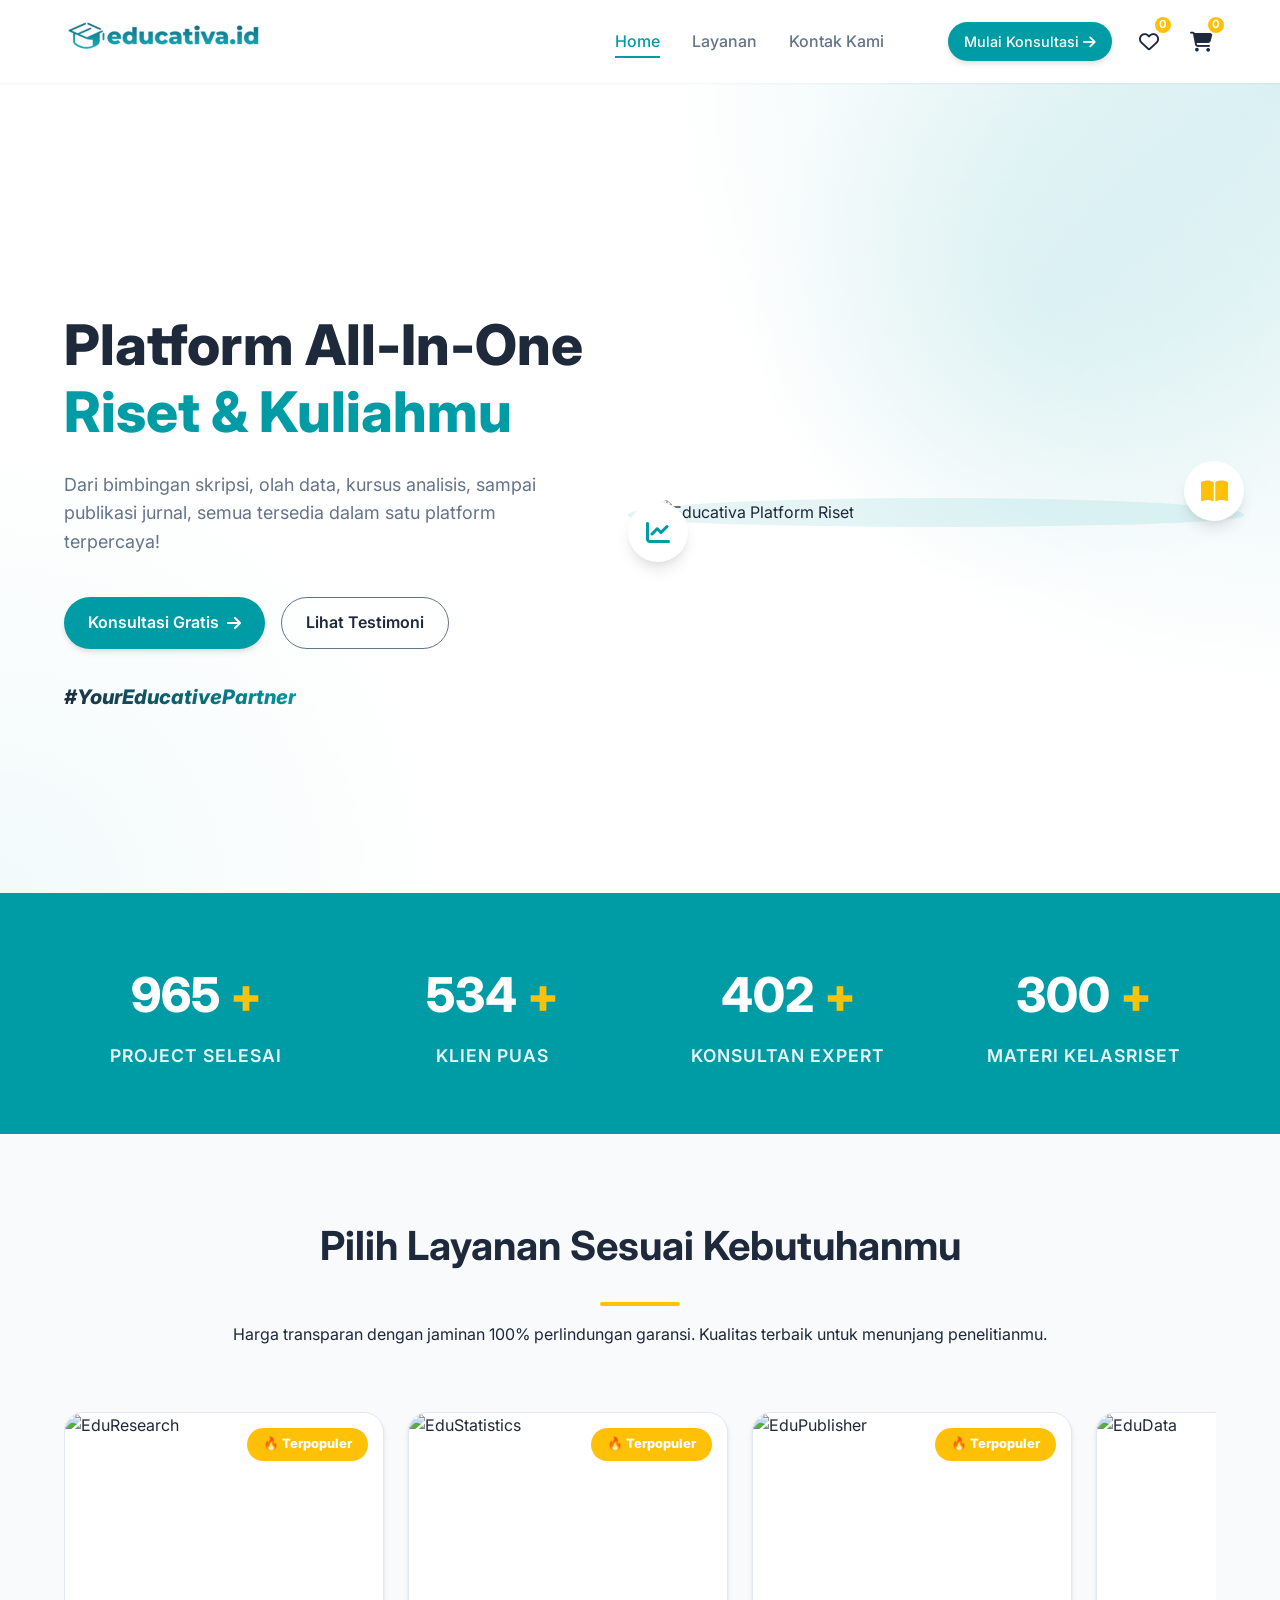
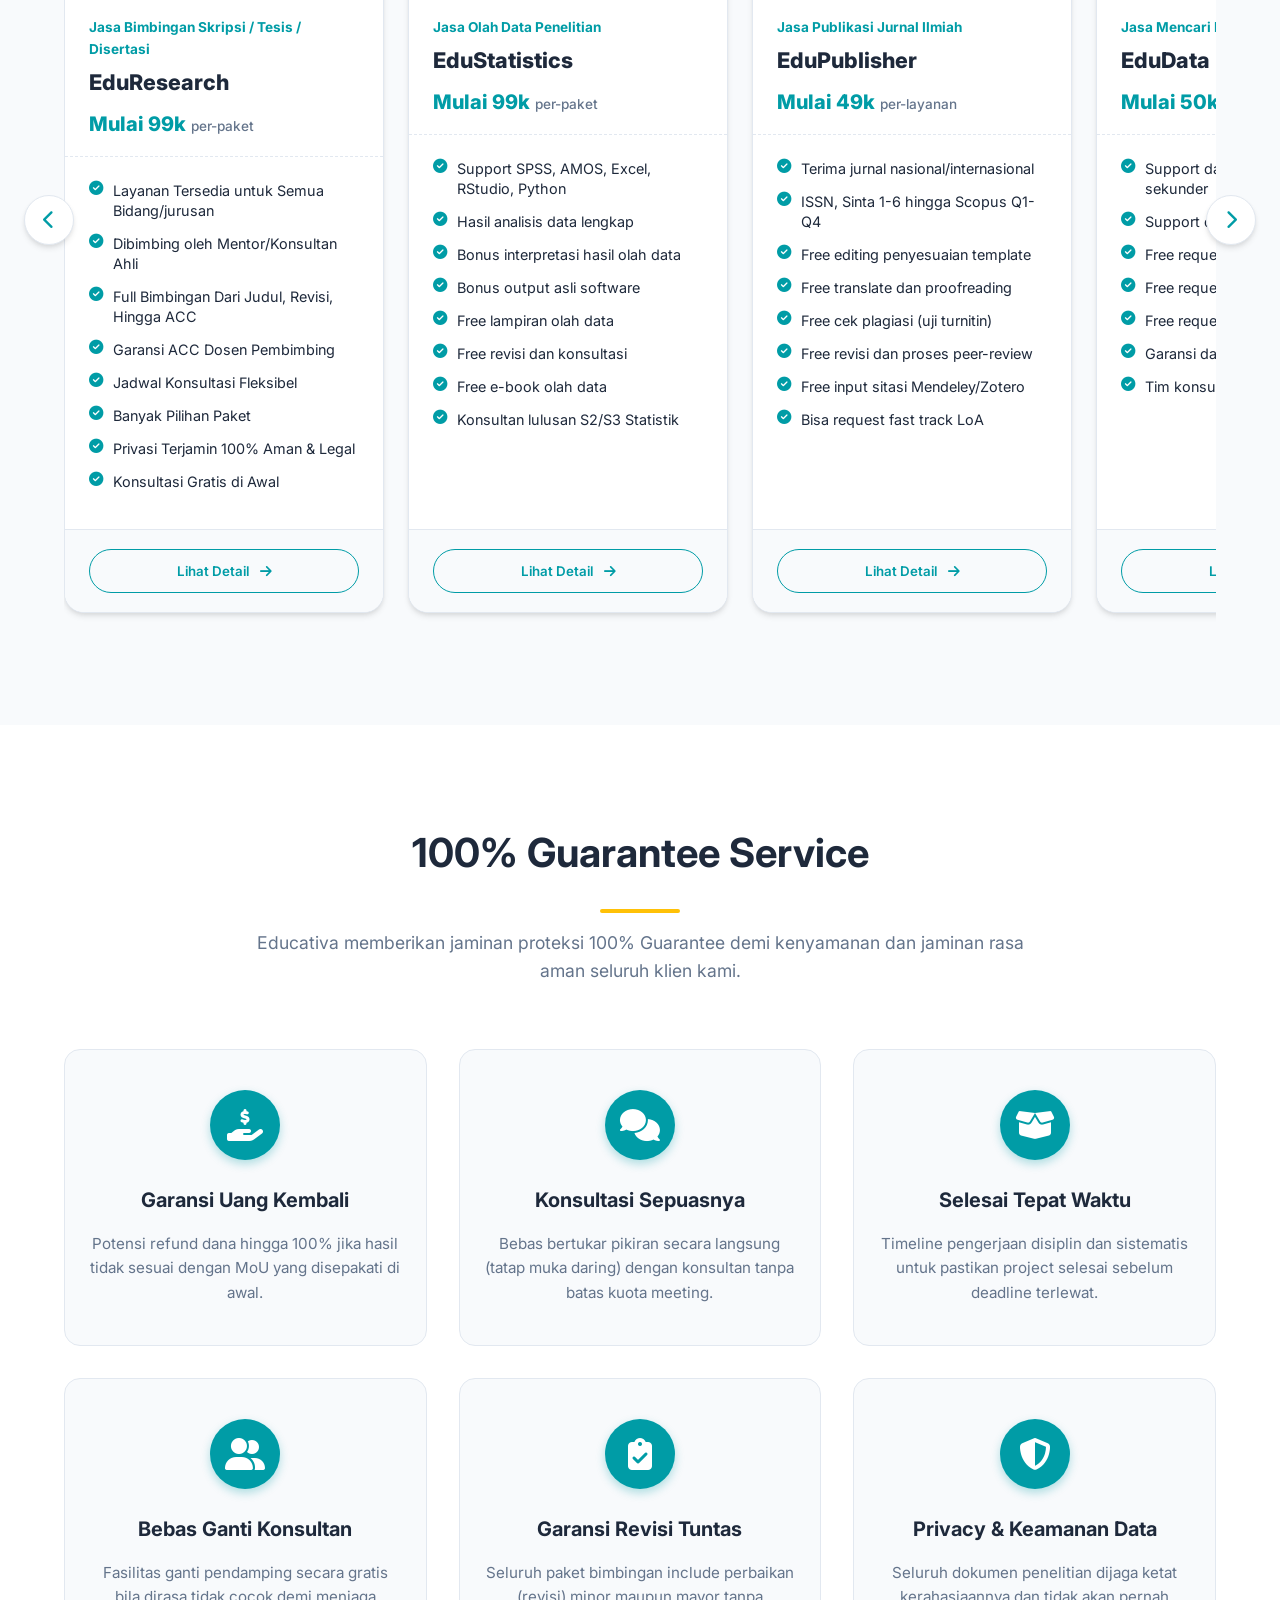
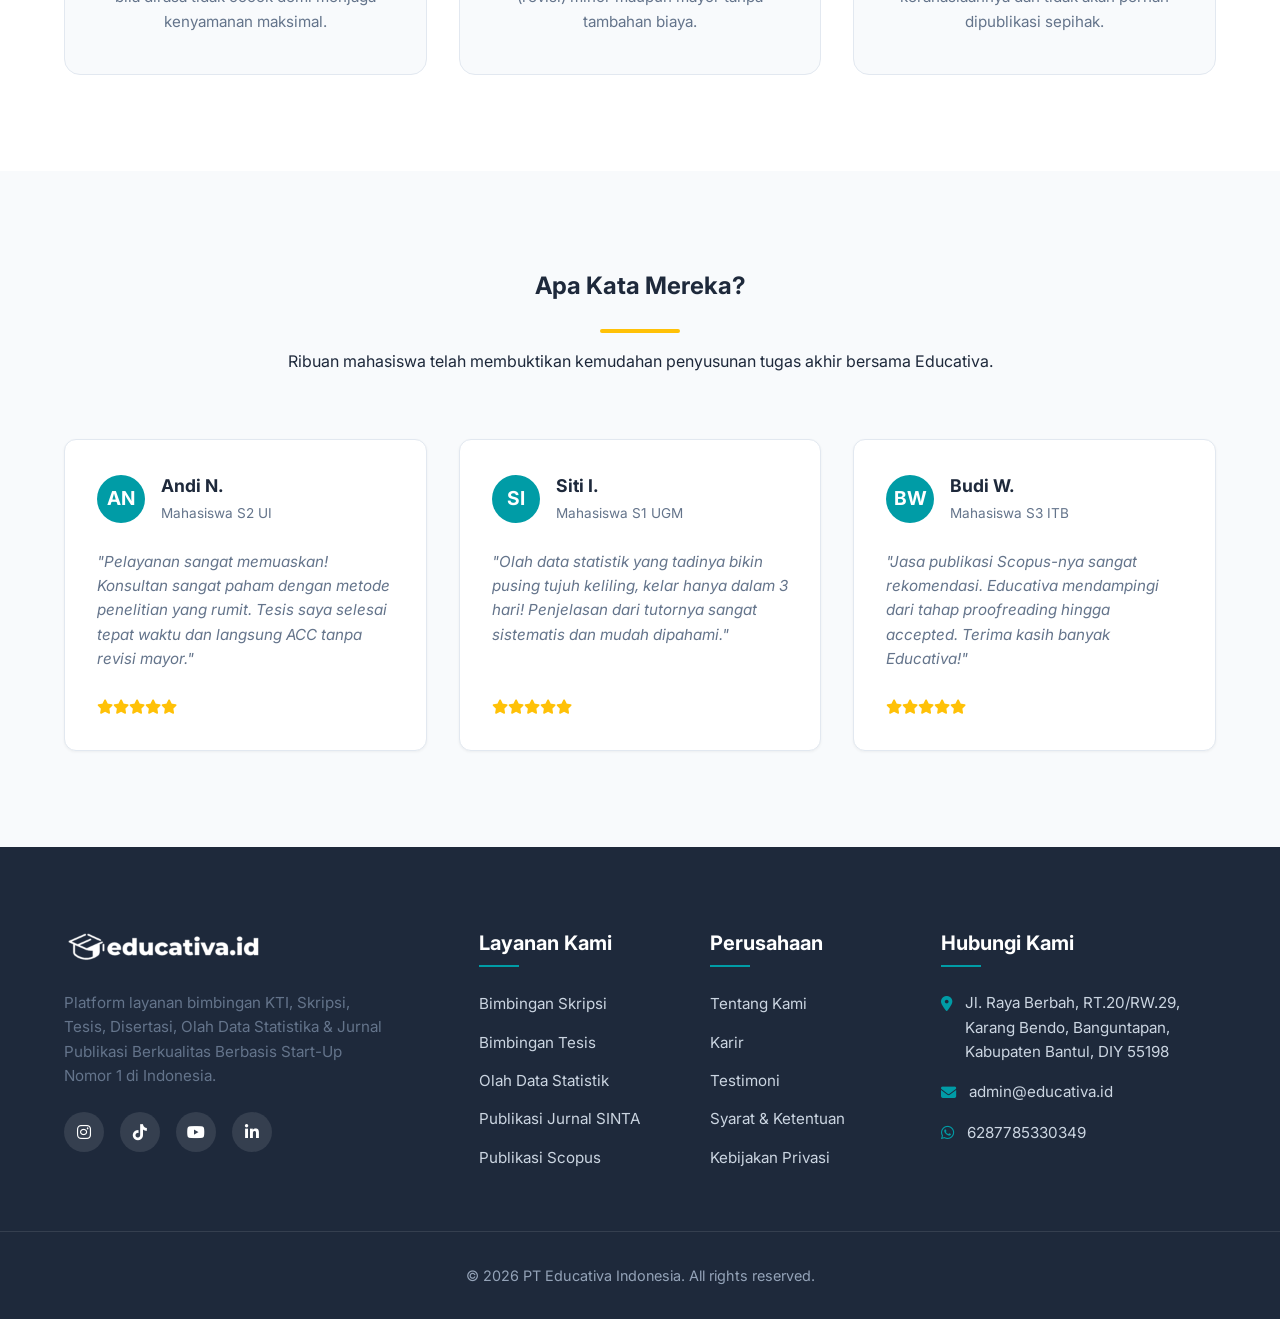
==== index.html @ 56ba7d65 "Initial commit" ====
<!doctype html>
<html lang="id">
  <head>
    <meta charset="UTF-8" />
    <meta name="viewport" content="width=device-width, initial-scale=1.0" />
    <title>Educativa.id | Platform LMS Modern</title>
    <!-- Google Fonts: Inter -->
    <link rel="preconnect" href="https://fonts.googleapis.com" />
    <link rel="preconnect" href="https://fonts.gstatic.com" crossorigin />
    <link
      href="https://fonts.googleapis.com/css2?family=Inter:wght@300;400;500;600;700;800&display=swap"
      rel="stylesheet"
    />
    <!-- FontAwesome for Icons -->
    <link
      rel="stylesheet"
      href="https://cdnjs.cloudflare.com/ajax/libs/font-awesome/6.4.0/css/all.min.css"
    />
    <!-- Custom CSS -->
    <link rel="stylesheet" href="style.css" />
  </head>
  <body>
    <!-- NAVBAR -->
    <nav class="navbar" id="navbar">
      <div class="container navbar-container">
        <div class="nav-logo">
          <a href="#">
            <img src="assets/Logo-Educativa.png" alt="Educativa Logo" style="height: 40px;">
          </a>
        </div>

        <!-- Mobile Menu Toggle -->
        <button class="nav-toggle" id="nav-toggle">
          <i class="fas fa-bars"></i>
        </button>

        <ul class="nav-menu" id="nav-menu">
          <li><a href="#home" class="active">Home</a></li>
          <li><a href="#courses">Layanan</a></li>
          <li><a href="#contact">Kontak Kami</a></li>
          <li class="nav-icons-wrapper">
            <div class="nav-icons">
              <a href="https://api.whatsapp.com/send?phone=6287785330349" target="_blank" class="btn btn-primary btn-pill btn-sm">Mulai Konsultasi <i class="fas fa-arrow-right"></i></a>
              <div class="icon-wrapper" onclick="toggleNavDropdown('wishlist-dropdown')">
                <i class="fa-regular fa-heart"></i>
                <span class="badge" id="wishlist-badge">0</span>
                <!-- Wishlist Dropdown -->
                <div class="nav-dropdown" id="wishlist-dropdown">
                  <div class="dropdown-header">
                    <h4>Wishlist Saya</h4>
                  </div>
                  <div class="dropdown-body" id="wishlist-items-container">
                    <p class="empty-notif">Belum ada kelas di wishlist.</p>
                  </div>
                </div>
              </div>
              <div class="icon-wrapper" onclick="toggleNavDropdown('cart-dropdown')">
                <i class="fa-solid fa-cart-shopping"></i>
                <span class="badge" id="cart-badge">0</span>
                <!-- Cart Dropdown -->
                <div class="nav-dropdown" id="cart-dropdown">
                  <div class="dropdown-header">
                    <h4>Keranjang Belanja</h4>
                  </div>
                  <div class="dropdown-body" id="cart-items-container">
                    <p class="empty-notif">Keranjang Anda kosong.</p>
                  </div>
                  <div class="dropdown-footer">
                    <button class="btn btn-primary" style="width: 100%; border-radius: 8px;" onclick="alert('Checkout fitur belum tersedia di demo ini.')">Lanjut Pembayaran</button>
                  </div>
                </div>
              </div>
            </div>
          </li>
        </ul>
      </div>
    </nav>

    <!-- HERO SECTION -->
    <section class="hero" id="home">
      <div class="container hero-container">
        <div class="hero-content">
          <h1 class="hero-title">
            Platform All-In-One<br><span>Riset & Kuliahmu</span>
          </h1>
          <p class="hero-subtitle">
            Dari bimbingan skripsi, olah data, kursus analisis, sampai publikasi jurnal, semua tersedia dalam satu platform terpercaya!
          </p>
          <div class="hero-cta">
            <a href="https://api.whatsapp.com/send?phone=6287785330349" class="btn btn-primary btn-pill">Konsultasi Gratis <i class="fas fa-arrow-right"></i></a>
            <a href="#courses" class="btn btn-outline btn-pill">Lihat Testimoni</a>
          </div>
          <div class="hero-hashtag-wrap mt-2">
            <span class="hashtag">#YourEducativePartner</span>
          </div>
        </div>
        <div class="hero-image">
          <div class="image-wrapper">
            <!-- Using a representative image for the hero -->
            <img
              src="https://images.unsplash.com/photo-1522202176988-66273c2fd55f?ixlib=rb-4.0.3&auto=format&fit=crop&w=800&q=80"
              alt="Educativa Platform Riset"
              class="main-hero-img"
            />
            <div class="floating-bubble bubble-1">
              <i class="fas fa-chart-line"></i>
            </div>
            <div class="floating-bubble bubble-2">
              <i class="fas fa-book-open"></i>
            </div>
          </div>
        </div>
      </div>
    </section>


    <!-- STATS BANNER -->
    <section class="stats-banner">
        <div class="container stats-container">
            <div class="stat-item">
                <h3 class="stat-num">965 <span class="text-yellow">+</span></h3>
                <p class="stat-label">Project Selesai</p>
            </div>
            <div class="stat-item">
                <h3 class="stat-num">534 <span class="text-yellow">+</span></h3>
                <p class="stat-label">Klien Puas</p>
            </div>
            <div class="stat-item">
                <h3 class="stat-num">402 <span class="text-yellow">+</span></h3>
                <p class="stat-label">Konsultan Expert</p>
            </div>
            <div class="stat-item">
                <h3 class="stat-num">300 <span class="text-yellow">+</span></h3>
                <p class="stat-label">Materi KelasRiset</p>
            </div>
        </div>
    </section>

    <!-- INTEGRATED SERVICES SLIDER SECTION -->
    <section class="services-slider-section" id="courses">
        <div class="container">
            <div class="section-header">
                <h2>Pilih Layanan Sesuai Kebutuhanmu</h2>
                <div class="divider-wave"></div>
                <p style="margin-top: 1rem;">Harga transparan dengan jaminan 100% perlindungan garansi. Kualitas terbaik untuk menunjang penelitianmu.</p>
            </div>
            
            <div class="slider-wrapper">
                <button class="slider-btn prev-btn" id="slider-prev" aria-label="Previous Services">
                    <i class="fas fa-chevron-left"></i>
                </button>
                
                <div class="slider-container" id="services-slider-container">
                    <!-- Cards will be dynamically inserted here via JavaScript -->
                </div>

                <button class="slider-btn next-btn" id="slider-next" aria-label="Next Services">
                    <i class="fas fa-chevron-right"></i>
                </button>
            </div>
        </div>
    </section>

    <!-- 100% GUARANTEE SERVICE SECTION -->
    <section class="guarantee-section">
        <div class="container">
            <div class="section-header">
                <h2>100% Guarantee Service</h2>
                <div class="divider-wave"></div>
                <p style="margin-top: 1rem;">Educativa memberikan jaminan proteksi 100% Guarantee demi kenyamanan dan jaminan rasa aman seluruh klien kami.</p>
            </div>
            <div class="features-grid">
                <div class="feature-card">
                    <div class="feature-icon"><i class="fas fa-hand-holding-usd"></i></div>
                    <h3>Garansi Uang Kembali</h3>
                    <p>Potensi refund dana hingga 100% jika hasil tidak sesuai dengan MoU yang disepakati di awal.</p>
                </div>
                <div class="feature-card">
                    <div class="feature-icon"><i class="fas fa-comments"></i></div>
                    <h3>Konsultasi Sepuasnya</h3>
                    <p>Bebas bertukar pikiran secara langsung (tatap muka daring) dengan konsultan tanpa batas kuota meeting.</p>
                </div>
                <div class="feature-card">
                    <div class="feature-icon"><i class="fas fa-box-open"></i></div>
                    <h3>Selesai Tepat Waktu</h3>
                    <p>Timeline pengerjaan disiplin dan sistematis untuk pastikan project selesai sebelum deadline terlewat.</p>
                </div>
                <div class="feature-card">
                    <div class="feature-icon"><i class="fas fa-user-friends"></i></div>
                    <h3>Bebas Ganti Konsultan</h3>
                    <p>Fasilitas ganti pendamping secara gratis bila dirasa tidak cocok demi menjaga kenyamanan maksimal.</p>
                </div>
                <div class="feature-card">
                    <div class="feature-icon"><i class="fas fa-clipboard-check"></i></div>
                    <h3>Garansi Revisi Tuntas</h3>
                    <p>Seluruh paket bimbingan include perbaikan (revisi) minor maupun mayor tanpa tambahan biaya.</p>
                </div>
                <div class="feature-card">
                    <div class="feature-icon"><i class="fas fa-shield-alt"></i></div>
                    <h3>Privacy & Keamanan Data</h3>
                    <p>Seluruh dokumen penelitian dijaga ketat kerahasiaannya dan tidak akan pernah dipublikasi sepihak.</p>
                </div>
            </div>
        </div>
    </section>

    <!-- TESTIMONIALS SECTION -->
    <section class="testimonials-section" id="testimonials">
        <div class="container">
            <div class="section-header">
                <h2>Apa Kata Mereka?</h2>
                <div class="divider-wave"></div>
                <p style="margin-top: 1rem;">Ribuan mahasiswa telah membuktikan kemudahan penyusunan tugas akhir bersama Educativa.</p>
            </div>
            
            <div class="testimonials-grid">
                <div class="testimonial-card">
                    <div class="testimonial-header">
                        <div class="avatar">AN</div>
                        <div class="info">
                            <h4>Andi N.</h4>
                            <span>Mahasiswa S2 UI</span>
                        </div>
                    </div>
                    <p class="testimonial-body">"Pelayanan sangat memuaskan! Konsultan sangat paham dengan metode penelitian yang rumit. Tesis saya selesai tepat waktu dan langsung ACC tanpa revisi mayor."</p>
                    <div class="testimonial-rating">
                        <i class="fas fa-star text-yellow"></i><i class="fas fa-star text-yellow"></i><i class="fas fa-star text-yellow"></i><i class="fas fa-star text-yellow"></i><i class="fas fa-star text-yellow"></i>
                    </div>
                </div>
                
                <div class="testimonial-card">
                    <div class="testimonial-header">
                        <div class="avatar">SI</div>
                        <div class="info">
                            <h4>Siti I.</h4>
                            <span>Mahasiswa S1 UGM</span>
                        </div>
                    </div>
                    <p class="testimonial-body">"Olah data statistik yang tadinya bikin pusing tujuh keliling, kelar hanya dalam 3 hari! Penjelasan dari tutornya sangat sistematis dan mudah dipahami."</p>
                    <div class="testimonial-rating">
                        <i class="fas fa-star text-yellow"></i><i class="fas fa-star text-yellow"></i><i class="fas fa-star text-yellow"></i><i class="fas fa-star text-yellow"></i><i class="fas fa-star text-yellow"></i>
                    </div>
                </div>

                <div class="testimonial-card">
                    <div class="testimonial-header">
                        <div class="avatar">BW</div>
                        <div class="info">
                            <h4>Budi W.</h4>
                            <span>Mahasiswa S3 ITB</span>
                        </div>
                    </div>
                    <p class="testimonial-body">"Jasa publikasi Scopus-nya sangat rekomendasi. Educativa mendampingi dari tahap proofreading hingga accepted. Terima kasih banyak Educativa!"</p>
                    <div class="testimonial-rating">
                        <i class="fas fa-star text-yellow"></i><i class="fas fa-star text-yellow"></i><i class="fas fa-star text-yellow"></i><i class="fas fa-star text-yellow"></i><i class="fas fa-star text-yellow"></i>
                    </div>
                </div>
            </div>
        </div>
    </section>

    

    <!-- PROMO MODAL -->
    <div class="modal-overlay" id="promo-modal">
      <div class="modal-content">
        <button class="modal-close" id="modal-close">&times;</button>
        <div class="modal-body">
          <div class="modal-image">
            <img
              src="https://images.unsplash.com/photo-1516321318423-f06f85e504b3?ixlib=rb-4.0.3&auto=format&fit=crop&w=600&q=80"
              alt="Promo"
            />
          </div>
          <div class="modal-text">
            <h3>Konsultasi Gratis!</h3>
            <p>
              Mulai perjalanan riset Anda bersama EduMentor dan EduResearch. Klaim sesi konsultasi awal Anda secara gratis hari ini. Riset Nggak Perlu Stuck Lagi!
            </p>
            <button
              class="btn btn-primary mt-2"
              onclick="
                document.getElementById('promo-modal').style.display = 'none'
              "
            >
              Klaim Sekarang
            </button>
          </div>
        </div>
      </div>
    </div>

    <!-- KELAS RISET MODAL -->
    <div class="modal-overlay" id="kelas-riset-modal">
      <div class="modal-content kr-modal-content">
        <button class="modal-close" id="kr-modal-close" onclick="closeKelasRisetModal()">&times;</button>
        <div class="kr-modal-header">
            <h2 class="kr-modal-title" id="kr-modal-service-title">Layanan EduResearch</h2>
            <p class="kr-modal-desc">Temukan kelas riset terbaik untuk memperdalam pemahamanmu seputar bimbingan skripsi, tesis, dan disertasi.</p>
            
            <div class="kr-modal-controls">
                <div class="kr-search-container">
                    <i class="fas fa-search"></i>
                    <input type="text" id="kr-search" placeholder="Cari layanan kelas..." onkeyup="renderKelasRisetCards(document.querySelector('.kr-filter-btn.active').getAttribute('data-filter'), this.value)">
                </div>
                <div class="kr-filters">
                    <button class="kr-filter-btn active" data-filter="all" onclick="updateKRFilter(this)">Semua</button>
                    <button class="kr-filter-btn" data-filter="Gratis" onclick="updateKRFilter(this)">Gratis</button>
                    <button class="kr-filter-btn" data-filter="Berbayar" onclick="updateKRFilter(this)">Berbayar</button>
                </div>
            </div>
        </div>
        
        <div class="kr-modal-body">
            <div class="kelas-riset-grid" id="kelas-riset-grid">
                <!-- Kelas Riset Cards will be dynamically inserted here via JS -->
            </div>
        </div>
      </div>
    </div>

    <!-- FOOTER -->
    <footer class="footer" id="contact">
        <div class="container footer-container">
            <div class="footer-col brand-col">
                <a href="#" class="footer-logo">
                    <img src="assets/Logo-Educativa.png" alt="Educativa Logo" style="height: 40px; margin-bottom: 1rem; filter: brightness(0) invert(1);">
                </a>
                <p>Platform layanan bimbingan KTI, Skripsi, Tesis, Disertasi, Olah Data Statistika & Jurnal Publikasi Berkualitas Berbasis Start-Up Nomor 1 di Indonesia.</p>
                <div class="social-links">
                    <a href="#"><i class="fab fa-instagram"></i></a>
                    <a href="#"><i class="fab fa-tiktok"></i></a>
                    <a href="#"><i class="fab fa-youtube"></i></a>
                    <a href="#"><i class="fab fa-linkedin-in"></i></a>
                </div>
            </div>
            
            <div class="footer-col">
                <h4>Layanan Kami</h4>
                <ul>
                    <li><a href="#">Bimbingan Skripsi</a></li>
                    <li><a href="#">Bimbingan Tesis</a></li>
                    <li><a href="#">Olah Data Statistik</a></li>
                    <li><a href="#">Publikasi Jurnal SINTA</a></li>
                    <li><a href="#">Publikasi Scopus</a></li>
                </ul>
            </div>

            <div class="footer-col">
                <h4>Perusahaan</h4>
                <ul>
                    <li><a href="#">Tentang Kami</a></li>
                    <li><a href="#">Karir</a></li>
                    <li><a href="#">Testimoni</a></li>
                    <li><a href="#">Syarat & Ketentuan</a></li>
                    <li><a href="#">Kebijakan Privasi</a></li>
                </ul>
            </div>

            <div class="footer-col contact-col">
                <h4>Hubungi Kami</h4>
                <p><i class="fas fa-map-marker-alt"></i> Jl. Raya Berbah, RT.20/RW.29, Karang Bendo, Banguntapan, Kabupaten Bantul, DIY 55198</p>
                <p><i class="fas fa-envelope"></i> admin@educativa.id</p>
                <p><i class="fab fa-whatsapp"></i> 6287785330349</p>
            </div>
        </div>
        <div class="footer-bottom">
            <p>&copy; 2026 PT Educativa Indonesia. All rights reserved.</p>
        </div>
    </footer>

    <!-- TOAST CONTAINER -->
    <div id="toast-container" class="toast-container"></div>

    <!-- MAIN SCRIPT -->
    <script src="script.js"></script>
  </body>
</html>
---- style.css ----
/* -------------------------------------
   CSS VARIABLES & DESIGN SYSTEM
--------------------------------------- */
:root {
  /* Brand Colors - Educativa Theme (From Screenshot) */
  --primary-color: #009ca6; /* Bright Cyan/Teal */
  --primary-light: #20b2aa;
  --primary-dark: #007a82;
  --secondary-color: #ffc107; /* Yellow Gold */
  --secondary-hover: #e0a800;

  /* Neutral Colors */
  --text-main: #1e293b; /* Dark Blue Gray for better readability than pure black */
  --text-muted: #64748b;
  --bg-main: #ffffff;
  --bg-light: #f8fafc;
  --bg-dark: #0f172a;
  --border-color: #e2e8f0;

  /* Typography */
  --font-family: "Inter", sans-serif;

  /* Shadows & Effects */
  --shadow-sm: 0 1px 2px 0 rgba(0, 0, 0, 0.05);
  --shadow-md:
    0 4px 6px -1px rgba(0, 0, 0, 0.1), 0 2px 4px -1px rgba(0, 0, 0, 0.06);
  --shadow-lg:
    0 10px 15px -3px rgba(0, 0, 0, 0.1), 0 4px 6px -2px rgba(0, 0, 0, 0.05);
  --shadow-xl:
    0 20px 25px -5px rgba(0, 0, 0, 0.1), 0 10px 10px -5px rgba(0, 0, 0, 0.04);

  /* Transitions */
  --transition-fast: 0.2s ease;
  --transition-normal: 0.3s ease;
}

/* -------------------------------------
   RESET & BASE STYLES
--------------------------------------- */
* {
  margin: 0;
  padding: 0;
  box-sizing: border-box;
}

html {
  scroll-behavior: smooth;
}

body {
  font-family: var(--font-family);
  color: var(--text-main);
  background-color: var(--bg-light);
  line-height: 1.6;
  overflow-x: hidden;
}

a {
  text-decoration: none;
  color: inherit;
}

li {
  list-style: none;
}

button {
  cursor: pointer;
  font-family: var(--font-family);
  border: none;
  outline: none;
  background: none;
}

.container {
  width: 100%;
  max-width: 1200px;
  margin: 0 auto;
  padding: 0 1.5rem;
}

/* -------------------------------------
   UTILITY CLASSES & BUTTONS
--------------------------------------- */
.btn {
  display: inline-flex;
  align-items: center;
  justify-content: center;
  padding: 0.75rem 1.5rem;
  border-radius: 8px;
  font-weight: 600;
  transition: all var(--transition-normal);
  gap: 0.5rem;
}

.btn-pill {
  border-radius: 50px;
}

.btn-sm {
  padding: 0.5rem 1rem;
  font-size: 0.9rem;
}

.btn-primary {
  background-color: var(--primary-color);
  color: #fff;
  box-shadow: var(--shadow-md);
}

.btn-primary:hover {
  background-color: var(--primary-dark);
  transform: translateY(-2px);
  box-shadow: var(--shadow-lg);
}

.btn-outline {
  background-color: transparent;
  color: var(--text-main);
  border: 1px solid var(--text-muted);
}

.btn-outline:hover {
  border-color: var(--primary-color);
  color: var(--primary-color);
}

.text-teal {
  color: var(--primary-color);
}
.text-yellow {
  color: var(--secondary-color);
}
.mt-2 {
  margin-top: 1rem;
}

/* -------------------------------------
   NAVBAR
--------------------------------------- */
.navbar {
  position: sticky;
  top: 0;
  width: 100%;
  background-color: rgba(255, 255, 255, 0.95);
  backdrop-filter: blur(10px);
  box-shadow: var(--shadow-sm);
  z-index: 1000;
  padding: 1rem 0;
  transition: box-shadow var(--transition-fast);
}

.navbar-container {
  display: flex;
  justify-content: space-between;
  align-items: center;
}

.nav-logo a {
  font-size: 1.5rem;
  font-weight: 800;
  color: var(--primary-color);
}

.nav-logo span {
  color: var(--secondary-color);
}

.nav-menu {
  display: flex;
  gap: 2rem;
  align-items: center;
}

.nav-menu a {
  font-weight: 500;
  color: var(--text-muted);
  transition: color var(--transition-fast);
  position: relative;
  display: inline-block;
}

.nav-menu a:hover,
.nav-menu a.active {
  color: var(--primary-color);
}

.nav-menu a::after {
  content: "";
  position: absolute;
  width: 0;
  height: 2px;
  bottom: -4px;
  left: 0;
  background-color: var(--primary-color);
  transition: width var(--transition-normal);
}

.nav-menu a:hover::after,
.nav-menu a.active::after {
  width: 100%;
}

/* Ensure primary button text is always white, overriding the inherited nav-menu gray color */
.nav-menu a.btn-primary,
.nav-icons a.btn-primary {
  color: white !important;
}

.nav-icons-wrapper {
  display: flex;
  align-items: center;
  margin-left: 2rem;
}

.nav-icons {
  display: flex;
  gap: 1.5rem;
  align-items: center;
}

.icon-wrapper {
  position: relative;
  font-size: 1.25rem;
  color: var(--text-main);
  cursor: pointer;
  transition: color var(--transition-fast);
  padding: 0.2rem;
}

.icon-wrapper:hover {
  color: var(--primary-color);
}

.badge {
  position: absolute;
  top: -8px;
  right: -10px;
  background-color: var(--secondary-color);
  color: white;
  font-size: 0.7rem;
  font-weight: 700;
  width: 20px;
  height: 20px;
  border-radius: 50%;
  display: flex;
  justify-content: center;
  align-items: center;
  border: 2px solid white;
  transition: transform 0.2s cubic-bezier(0.175, 0.885, 0.32, 1.275);
}

/* Badge animation lock */
.badge.bump {
  transform: scale(1.4);
}

/* -------------------------------------
   NAVBAR DROPDOWNS (CART & WISHLIST)
--------------------------------------- */
.nav-dropdown {
  position: absolute;
  top: 180%;
  right: -10px;
  width: 350px;
  background: white;
  border-radius: 16px;
  box-shadow: var(--shadow-xl);
  opacity: 0;
  visibility: hidden;
  transform: translateY(10px);
  transition: all var(--transition-normal);
  z-index: 1000;
  border: 1px solid var(--border-color);
  overflow: hidden;
  cursor: default; /* stop icon inherit */
}

.nav-dropdown.show {
  opacity: 1;
  visibility: visible;
  transform: translateY(0);
}

.dropdown-header {
  padding: 1.2rem;
  background-color: var(--bg-light);
  border-bottom: 1px solid var(--border-color);
  border-radius: 16px 16px 0 0;
}

.dropdown-header h4 {
  margin: 0;
  font-size: 1.1rem;
  color: var(--text-main);
  font-weight: 700;
}

.dropdown-body {
  max-height: 350px;
  overflow-y: auto;
  padding: 0;
}

.dropdown-item {
  display: flex;
  align-items: center;
  gap: 1rem;
  padding: 1rem 1.2rem;
  border-bottom: 1px solid var(--border-color);
  transition: background-color var(--transition-fast);
}

.dropdown-item:hover {
  background-color: var(--bg-light);
}

.dropdown-item-img {
  width: 60px;
  height: 60px;
  border-radius: 8px;
  object-fit: cover;
}

.dropdown-item-info {
  flex-grow: 1;
  display: flex;
  flex-direction: column;
}

.dropdown-item-title {
  font-size: 0.9rem;
  font-weight: 700;
  color: var(--text-main);
  line-height: 1.3;
  margin-bottom: 0.2rem;
  display: -webkit-box;
  -webkit-line-clamp: 2;
  line-clamp: 2;
  -webkit-box-orient: vertical;
  overflow: hidden;
}

.dropdown-item-price {
  font-size: 0.85rem;
  color: var(--primary-color);
  font-weight: 700;
}

.dropdown-item-remove {
  color: #ef4444;
  background: #fee2e2;
  border: none;
  width: 32px;
  height: 32px;
  border-radius: 50%;
  display: flex;
  justify-content: center;
  align-items: center;
  cursor: pointer;
  transition: all var(--transition-fast);
}

.dropdown-item-remove:hover {
  background: #fca5a5;
  color: #b91c1c;
}

.empty-notif {
  padding: 2rem;
  text-align: center;
  color: var(--text-muted);
  font-size: 0.95rem;
}

.dropdown-footer {
  padding: 1.2rem;
  background: white;
  border-top: 1px solid var(--border-color);
}

/* -------------------------------------
   TOAST NOTIFICATIONS
--------------------------------------- */
.toast-container {
  position: fixed;
  bottom: 30px;
  right: 30px;
  z-index: 9999;
  display: flex;
  flex-direction: column;
  gap: 10px;
}

.toast {
  background: white;
  border-left: 5px solid var(--primary-color);
  box-shadow: 0 10px 30px rgba(0,0,0,0.1);
  padding: 1rem 1.5rem;
  border-radius: 8px;
  display: flex;
  align-items: center;
  gap: 12px;
  min-width: 300px;
  transform: translateX(120%);
  transition: transform 0.4s cubic-bezier(0.175, 0.885, 0.32, 1.275);
}

.toast.show {
  transform: translateX(0);
}

.toast-icon {
  font-size: 1.5rem;
  color: var(--primary-color);
}

.toast.toast-danger {
  border-left-color: #ef4444;
}

.toast.toast-danger .toast-icon {
  color: #ef4444;
}

.toast-content {
  display: flex;
  flex-direction: column;
}

.toast-title {
  font-weight: 800;
  color: var(--text-main);
  font-size: 0.95rem;
}

.toast-desc {
  color: var(--text-muted);
  font-size: 0.85rem;
}

.nav-toggle {
  display: none;
  font-size: 1.5rem;
  color: var(--text-main);
}

/* -------------------------------------
   HERO SECTION
--------------------------------------- */
.hero {
  padding: 8rem 0 5rem;
  background:
    radial-gradient(
      circle at top right,
      rgba(0, 156, 166, 0.15) 0%,
      transparent 40%
    ),
    radial-gradient(
      circle at bottom left,
      rgba(0, 156, 166, 0.05) 0%,
      transparent 30%
    );
  background-color: var(--bg-main);
  min-height: 90vh;
  display: flex;
  align-items: center;
  position: relative;
  overflow: hidden;
}

/* Add a subtle background abstract shape if possible */
.hero::before {
  content: "";
  position: absolute;
  top: -10%;
  right: -5%;
  width: 600px;
  height: 600px;
  background: radial-gradient(
    circle,
    rgba(0, 156, 166, 0.08) 0%,
    transparent 70%
  );
  border-radius: 50%;
  z-index: 0;
}

.hero-container {
  display: grid;
  grid-template-columns: 1fr 1fr;
  gap: 2rem;
  align-items: center;
  z-index: 1;
}

.hero-title {
  font-size: 3.5rem;
  font-weight: 800;
  line-height: 1.2;
  margin-bottom: 1.5rem;
  color: var(--text-main);
}

.hero-title span {
  color: var(--primary-color);
  position: relative;
}

.hero-subtitle {
  font-size: 1.125rem;
  color: var(--text-muted);
  margin-bottom: 2.5rem;
  max-width: 90%;
  font-weight: 400;
}

.hero-cta {
  display: flex;
  gap: 1rem;
  margin-bottom: 2rem;
}

.hero-hashtag-wrap {
  margin-top: 2rem;
}

.hashtag {
  font-weight: 800;
  color: var(--text-muted);
  font-size: 1.25rem;
  font-style: italic;
  background: -webkit-linear-gradient(
    45deg,
    var(--text-main),
    var(--primary-color)
  );
  -webkit-background-clip: text;
  background-clip: text;
  -webkit-text-fill-color: transparent;
}

.hero-image {
  position: relative;
  display: flex;
  justify-content: center;
  align-items: center;
}

.image-wrapper {
  position: relative;
  width: 100%;
  max-width: 600px;
  margin: 0 auto;
}

.main-hero-img {
  width: 100%;
  height: 100%;
  object-fit: cover;
  border-radius: 20px;
  position: relative;
  z-index: 2;
}

/* Background blob for the image to sit on */
.image-wrapper::before {
  content: "";
  position: absolute;
  top: 50%;
  left: 50%;
  transform: translate(-50%, -50%);
  width: 110%;
  height: 110%;
  background-color: rgba(0, 156, 166, 0.1);
  border-radius: 50% 50% 50% 50% / 60% 60% 40% 40%;
  z-index: 1;
}

.floating-bubble {
  position: absolute;
  background: white;
  width: 60px;
  height: 60px;
  border-radius: 50%;
  display: flex;
  justify-content: center;
  align-items: center;
  box-shadow: var(--shadow-lg);
  font-size: 1.5rem;
  color: var(--primary-color);
  z-index: 3;
  animation: float 5s ease-in-out infinite;
}

.bubble-1 {
  top: 10%;
  left: -5%;
  animation-delay: 0s;
}

.bubble-2 {
  bottom: 15%;
  right: -5%;
  animation-delay: 2.5s;
  color: var(--secondary-color);
}

@keyframes float {
  0% {
    transform: translateY(0px) scale(1);
  }
  50% {
    transform: translateY(-15px) scale(1.05);
  }
  100% {
    transform: translateY(0px) scale(1);
  }
}

/* -------------------------------------
   SERVICE CHECKLIST STRIP
--------------------------------------- */
.service-strip {
  background-color: white;
  padding: 2rem 0;
  text-align: center;
  box-shadow: 0 4px 15px rgba(0, 0, 0, 0.03);
  position: relative;
  z-index: 10;
  margin-top: -30px; /* Overlap with hero a bit */
}

.strip-title {
  font-size: 1.1rem;
  font-weight: 700;
  color: var(--text-main);
  margin-bottom: 1.5rem;
}

.strip-items {
  display: flex;
  justify-content: center;
  flex-wrap: wrap;
  gap: 2rem;
}

.strip-item {
  font-size: 0.95rem;
  color: var(--text-muted);
  display: flex;
  align-items: center;
  gap: 0.5rem;
  font-weight: 500;
}

/* -------------------------------------
   3 PILLAR SERVICES SECTION
--------------------------------------- */
.pillar-services {
  padding: 6rem 0;
  background-color: var(--bg-light);
  position: relative;
  overflow: hidden;
}

/* Background stylistic wave from screenshot */
.pillar-services::before {
  content: "";
  position: absolute;
  top: 0;
  left: 0;
  right: 0;
  height: 100%;
  background: url('data:image/svg+xml;utf8,<svg viewBox="0 0 1440 320" xmlns="http://www.w3.org/2000/svg"><path fill="%23009ca610" fill-opacity="1" d="M0,160L48,149.3C96,139,192,117,288,138.7C384,160,480,224,576,218.7C672,213,768,139,864,133.3C960,128,1056,192,1152,197.3C1248,203,1344,149,1392,122.7L1440,96L1440,320L1392,320C1344,320,1248,320,1152,320C1056,320,960,320,864,320C768,320,672,320,576,320C480,320,384,320,288,320C192,320,96,320,48,320L0,320Z"></path></svg>')
    no-repeat bottom;
  background-size: cover;
  z-index: 0;
}

.pillar-services .container {
  position: relative;
  z-index: 1;
}

.pillar-services .section-header {
  text-align: center;
  margin-bottom: 4rem;
  max-width: 800px;
  margin-left: auto;
  margin-right: auto;
}

.divider-wave {
  width: 80px;
  height: 4px;
  background-color: var(--secondary-color);
  margin: 1.5rem auto 0;
  border-radius: 2px;
}

.pillars-grid {
  display: grid;
  grid-template-columns: repeat(auto-fit, minmax(300px, 1fr));
  gap: 2.5rem;
}

.pillar-card {
  background: white;
  border-radius: 20px;
  padding: 0 0 2.5rem 0;
  text-align: center;
  box-shadow: var(--shadow-md);
  transition:
    transform var(--transition-normal),
    box-shadow var(--transition-normal);
  position: relative;
  overflow: hidden;
  display: flex;
  flex-direction: column;
  align-items: center;
}

.pillar-card:hover {
  transform: translateY(-10px);
  box-shadow: var(--shadow-xl);
}

.pillar-image-banner {
  width: 100%;
  height: 200px;
  background-color: var(--bg-light);
}

.pillar-image-banner img {
  width: 100%;
  height: 100%;
  object-fit: cover;
}

.pillar-card::before {
  content: "";
  position: absolute;
  top: 0;
  left: 0;
  right: 0;
  height: 5px;
  background: var(--primary-color);
  z-index: 10;
}

.pillar-icon {
  width: 80px;
  height: 80px;
  background: var(--primary-color);
  color: white;
  border-radius: 50%;
  display: flex;
  justify-content: center;
  align-items: center;
  font-size: 2rem;
  margin-top: -40px;
  margin-bottom: 1.5rem;
  box-shadow: 0 4px 10px rgba(0, 156, 166, 0.3);
  border: 4px solid white;
  z-index: 2;
}

.pillar-card h3 {
  font-size: 1.5rem;
  color: var(--primary-color);
  margin-bottom: 0.5rem;
  font-weight: 800;
  padding: 0 2rem;
}

.pillar-card .subtitle {
  font-weight: 700;
  color: var(--text-main);
  margin-bottom: 1rem;
  font-size: 1rem;
  padding: 0 2rem;
}

.pillar-card .desc {
  color: var(--text-muted);
  font-size: 0.95rem;
  line-height: 1.6;
  margin-bottom: 2rem;
  flex-grow: 1;
  padding: 0 2rem;
}

/* -------------------------------------
   STATS BANNER
--------------------------------------- */
.stats-banner {
  background-color: var(--primary-color);
  padding: 3rem 0;
  color: white;
}

.stats-container {
  display: grid;
  grid-template-columns: repeat(4, 1fr);
  gap: 2rem;
  text-align: center;
}

.stat-item {
  padding: 1rem;
}

.stat-num {
  font-size: 3rem;
  font-weight: 800;
  margin-bottom: 0.5rem;
}

.stat-label {
  font-size: 1.1rem;
  font-weight: 600;
  opacity: 0.9;
  text-transform: uppercase;
  letter-spacing: 1px;
}

/* -------------------------------------
   100% GUARANTEE SERVICE SECTION
--------------------------------------- */
.guarantee-section {
  padding: 6rem 0;
  background-color: white;
}

.guarantee-section .section-header {
  text-align: center;
  margin-bottom: 4rem;
  max-width: 800px;
  margin-left: auto;
  margin-right: auto;
}

.guarantee-section .section-header h2 {
  font-size: 2.5rem;
  color: var(--text-main);
  margin-bottom: 1rem;
}

.guarantee-section .section-header p {
  color: var(--text-muted);
  font-size: 1.1rem;
}

.features-grid {
  display: grid;
  grid-template-columns: repeat(auto-fit, minmax(300px, 1fr));
  gap: 2rem;
}

.feature-card {
  text-align: center;
  padding: 2.5rem 1.5rem;
  background-color: var(--bg-light);
  border-radius: 16px;
  border: 1px solid var(--border-color);
  transition: transform var(--transition-normal);
}

.feature-card:hover {
  transform: translateY(-5px);
  box-shadow: var(--shadow-sm);
  border-color: var(--primary-light);
}

.feature-icon {
  width: 70px;
  height: 70px;
  margin: 0 auto 1.5rem;
  background-color: var(--primary-color);
  color: white;
  font-size: 2rem;
  display: flex;
  justify-content: center;
  align-items: center;
  border-radius: 50%;
  box-shadow: 0 4px 10px rgba(0, 156, 166, 0.3);
}

.feature-card h3 {
  font-size: 1.25rem;
  margin-bottom: 1rem;
  color: var(--text-main);
  font-weight: 700;
}

.feature-card p {
  color: var(--text-muted);
  font-size: 0.95rem;
  line-height: 1.6;
}
/* -------------------------------------
   TESTIMONIALS SECTION (Shadcn UI Style)
--------------------------------------- */
.testimonials-section {
    padding: 6rem 0;
    background-color: var(--bg-light);
}

.testimonials-section .section-header {
    text-align: center;
    margin-bottom: 4rem;
}

.testimonials-grid {
    display: grid;
    grid-template-columns: repeat(auto-fit, minmax(300px, 1fr));
    gap: 2rem;
}

.testimonial-card {
    background-color: white;
    border: 1px solid var(--border-color); /* Shadcn light border */
    border-radius: 12px;
    padding: 2rem;
    box-shadow: 0 1px 3px rgba(0,0,0,0.05); /* Subtle shadow default */
    transition: box-shadow var(--transition-normal);
    display: flex;
    flex-direction: column;
}

.testimonial-card:hover {
    box-shadow: 0 4px 12px rgba(0,0,0,0.08); /* Shadcn hover effect */
}

.testimonial-header {
    display: flex;
    align-items: center;
    gap: 1rem;
    margin-bottom: 1.5rem;
}

.testimonial-header .avatar {
    width: 48px;
    height: 48px;
    background-color: var(--primary-color);
    color: white;
    border-radius: 50%;
    display: flex;
    justify-content: center;
    align-items: center;
    font-weight: 700;
    font-size: 1.2rem;
}

.testimonial-header .info h4 {
    margin: 0;
    font-size: 1.1rem;
    color: var(--text-main);
}

.testimonial-header .info span {
    font-size: 0.85rem;
    color: var(--text-muted);
}

.testimonial-body {
    color: var(--text-muted);
    font-size: 0.95rem;
    line-height: 1.6;
    font-style: italic;
    flex-grow: 1;
    margin-bottom: 1.5rem;
}

.testimonial-rating {
    font-size: 0.9rem;
}

/* -------------------------------------
   INTEGRATED SERVICES SLIDER SECTION
--------------------------------------- */
.services-slider-section {
  padding: 5rem 0;
  background-color: var(--bg-light);
}

.services-slider-section .section-header {
  text-align: center;
  margin-bottom: 3rem;
}

.services-slider-section .section-header h2 {
  font-size: 2.5rem;
  color: var(--text-main);
}

.slider-wrapper {
  position: relative;
  display: flex;
  align-items: center;
}

.slider-btn {
  background-color: white;
  color: var(--primary-color);
  border: 1px solid var(--border-color);
  width: 50px;
  height: 50px;
  border-radius: 50%;
  display: flex;
  justify-content: center;
  align-items: center;
  font-size: 1.2rem;
  cursor: pointer;
  position: absolute;
  top: 50%;
  transform: translateY(-50%);
  z-index: 10;
  box-shadow: var(--shadow-md);
  transition: all var(--transition-fast);
}

.slider-btn:hover {
  background-color: var(--primary-color);
  color: white;
}

.prev-btn {
  left: -40px;
}

.next-btn {
  right: -40px;
}

.slider-container {
  display: flex;
  gap: 1.5rem;
  overflow-x: auto;
  scroll-behavior: smooth;
  scroll-snap-type: x mandatory;
  padding: 1rem 0 2rem 0; /* Add padding for box-shadow visibility */
  scrollbar-width: none; /* Firefox */
  -ms-overflow-style: none;  /* IE and Edge */
  cursor: grab;
}

.slider-container:active {
  cursor: grabbing;
}

.slider-container::-webkit-scrollbar {
  display: none; /* Chrome, Safari and Opera */
}

.service-slider-card {
  flex: 0 0 320px; /* Fixed width */
  scroll-snap-align: start;
  background-color: white;
  border-radius: 20px;
  overflow: hidden;
  box-shadow: var(--shadow-md);
  transition: all var(--transition-normal);
  display: flex;
  flex-direction: column;
  position: relative;
  border: 1px solid var(--border-color);
}

.service-slider-card:hover {
  transform: translateY(-8px);
  box-shadow: var(--shadow-xl);
  border-color: var(--primary-light);
}

.service-image-banner {
  width: 100%;
  height: 180px;
  position: relative;
}

.service-image-banner img {
  width: 100%;
  height: 100%;
  object-fit: cover;
}

.service-badge {
  position: absolute;
  top: 15px;
  right: 15px;
  background-color: var(--secondary-color);
  color: white;
  padding: 0.4rem 1rem;
  border-radius: 50px;
  font-size: 0.8rem;
  font-weight: 800;
  z-index: 2;
  box-shadow: var(--shadow-sm);
}

.service-header {
  padding: 1.5rem 1.5rem 1rem;
  background: white;
  border-bottom: 1px dashed var(--border-color);
  text-align: left;
}

.service-subtitle {
  font-size: 0.85rem;
  font-weight: 700;
  color: var(--primary-color);
  margin-bottom: 0.3rem;
  display: block;
}

.service-title {
  font-size: 1.35rem;
  font-weight: 800;
  color: var(--text-main);
  margin-bottom: 0.5rem;
}

.service-price {
  font-size: 1.25rem;
  font-weight: 800;
  color: var(--primary-color);
  display: flex;
  align-items: baseline;
  gap: 0.3rem;
}

.service-price span {
  font-size: 0.85rem;
  font-weight: 500;
  color: var(--text-muted);
}

.service-body {
  padding: 1.5rem;
  flex-grow: 1;
}

.service-features {
  text-align: left;
}

.service-features li {
  margin-bottom: 0.8rem;
  color: var(--text-main);
  font-size: 0.9rem;
  display: flex;
  align-items: flex-start;
  gap: 0.6rem;
  line-height: 1.4;
}

.service-footer {
  padding: 1.2rem 1.5rem;
  background-color: var(--bg-light);
  border-top: 1px solid var(--border-color);
}

.course-actions {
  display: flex;
  gap: 0.5rem;
}

.btn-wishlist {
  background-color: white;
  color: var(--text-muted);
  border: 1px solid var(--border-color);
  width: 45px;
  height: 45px;
  border-radius: 8px; /* Changed from 50% to match user design */
  display: flex;
  justify-content: center;
  align-items: center;
  font-size: 1.3rem;
  transition: all var(--transition-fast);
  cursor: pointer;
}

.btn-wishlist:hover,
.btn-wishlist.active {
  background-color: #fee2e2;
  color: #ef4444;
  border-color: #fca5a5;
  outline: none;
}

.btn-add-cart {
  flex-grow: 1;
  background-color: var(--primary-color);
  color: white;
  border-radius: 8px; /* Rounded pillish edge matches button */
  font-weight: 600;
  display: flex;
  justify-content: center;
  align-items: center;
  gap: 0.5rem;
  transition: all var(--transition-fast);
  cursor: pointer;
  border: none;
  font-size: 1rem;
}

.btn-add-cart:hover {
  background-color: var(--primary-dark);
}

/* -------------------------------------
   PROMO MODAL
--------------------------------------- */
.modal-overlay {
  position: fixed;
  top: 0;
  left: 0;
  width: 100%;
  height: 100%;
  background-color: rgba(15, 23, 42, 0.7);
  backdrop-filter: blur(5px);
  z-index: 9999;
  display: flex;
  justify-content: center;
  align-items: center;
  opacity: 0;
  pointer-events: none;
  transition: opacity var(--transition-normal);
}

.modal-overlay.show {
  opacity: 1;
  pointer-events: auto;
}

.modal-content {
  background-color: white;
  border-radius: 16px;
  width: 90%;
  max-width: 700px;
  display: flex;
  overflow: hidden;
  position: relative;
  transform: scale(0.9);
  transition: transform var(--transition-normal);
  box-shadow: var(--shadow-xl);
}

.modal-overlay.show .modal-content {
  transform: scale(1);
}

.modal-close {
  position: absolute;
  top: 15px;
  right: 15px;
  width: 30px;
  height: 30px;
  background-color: rgba(255, 255, 255, 0.8);
  border-radius: 50%;
  display: flex;
  justify-content: center;
  align-items: center;
  font-size: 1.5rem;
  font-weight: bold;
  color: var(--text-main);
  z-index: 10;
  transition: background var(--transition-fast);
}

.modal-close:hover {
  background-color: var(--bg-light);
  color: red;
}

.modal-body {
  display: flex;
  width: 100%;
}

.modal-image {
  flex: 1;
  display: none;
}

.modal-image img {
  width: 100%;
  height: 100%;
  object-fit: cover;
}

.modal-text {
  flex: 1.5;
  padding: 3rem 2rem;
  display: flex;
  flex-direction: column;
  justify-content: center;
  background: linear-gradient(to right, white, var(--bg-light));
}

.modal-text h3 {
  font-size: 2rem;
  color: var(--primary-color);
  margin-bottom: 1rem;
}

.modal-text p {
  color: var(--text-muted);
  font-size: 1.1rem;
  margin-bottom: 1.5rem;
}

/* -------------------------------------
   FOOTER
--------------------------------------- */
.footer {
  background-color: var(--text-main); /* Deep dark blue/teal */
  color: white;
  padding: 5rem 0 2rem;
}

.footer-container {
  display: grid;
  grid-template-columns: 2fr 1fr 1fr 1.5fr;
  gap: 3rem;
  margin-bottom: 3rem;
}

.brand-col p {
  color: var(--text-muted);
  font-size: 0.95rem;
  line-height: 1.6;
  margin-bottom: 1.5rem;
  max-width: 90%;
}

.social-links {
  display: flex;
  gap: 1rem;
}

.social-links a {
  width: 40px;
  height: 40px;
  background-color: rgba(255, 255, 255, 0.1);
  color: white;
  display: flex;
  justify-content: center;
  align-items: center;
  border-radius: 50%;
  transition: all var(--transition-fast);
}

.social-links a:hover {
  background-color: var(--primary-color);
  transform: translateY(-3px);
}

.footer-col h4 {
  font-size: 1.25rem;
  margin-bottom: 1.5rem;
  color: white;
  position: relative;
  padding-bottom: 0.5rem;
}

.footer-col h4::after {
  content: "";
  position: absolute;
  left: 0;
  bottom: 0;
  width: 40px;
  height: 2px;
  background-color: var(--primary-color);
}

.footer-col ul {
  list-style: none;
}

.footer-col ul li {
  margin-bottom: 0.8rem;
}

.footer-col ul a {
  color: #cbd5e1;
  font-size: 0.95rem;
  transition: color var(--transition-fast);
}

.footer-col ul a:hover {
  color: var(--primary-color);
  padding-left: 5px;
}

.contact-col p {
  color: #cbd5e1;
  margin-bottom: 1rem;
  font-size: 0.95rem;
  display: flex;
  align-items: flex-start;
  gap: 0.8rem;
}

.contact-col p i {
  color: var(--primary-color);
  margin-top: 0.3rem;
}

.footer-bottom {
  text-align: center;
  padding-top: 2rem;
  border-top: 1px solid rgba(255, 255, 255, 0.1);
  color: #94a3b8;
  font-size: 0.9rem;
}

/* -------------------------------------
   KELAS RISET MODAL (NEW)
--------------------------------------- */
.kr-modal-content {
  max-width: 1100px;
  width: 95%;
  max-height: 90vh;
  flex-direction: column;
  overflow-y: auto;
  border-radius: 24px;
  padding: 0;
  background-color: #f8fafc;
}

.kr-modal-header {
  padding: 3rem 3rem 2rem;
  background: white;
  border-bottom: 1px solid var(--border-color);
  position: relative;
  z-index: 5;
}

.kr-modal-title {
  font-size: 2.2rem;
  font-weight: 800;
  color: var(--text-main);
  margin-bottom: 0.5rem;
}

.kr-modal-desc {
  color: var(--text-muted);
  font-size: 1.1rem;
  margin-bottom: 2rem;
  max-width: 800px;
}

.kr-modal-controls {
  display: flex;
  justify-content: space-between;
  align-items: center;
  flex-wrap: wrap;
  gap: 1.5rem;
}

.kr-search-container {
  flex-grow: 1;
  max-width: 400px;
  position: relative;
}

.kr-search-container i {
  position: absolute;
  left: 1rem;
  top: 50%;
  transform: translateY(-50%);
  color: var(--text-muted);
}

.kr-search-container input {
  width: 100%;
  padding: 0.8rem 1rem 0.8rem 2.8rem;
  border: 1px solid var(--border-color);
  border-radius: 50px;
  font-family: inherit;
  font-size: 0.95rem;
  outline: none;
  transition: border-color var(--transition-fast);
}

.kr-search-container input:focus {
  border-color: var(--primary-color);
}

.kr-filters {
  display: flex;
  gap: 0.5rem;
}

.kr-filter-btn {
  padding: 0.6rem 1.5rem;
  border-radius: 50px;
  border: 1px solid var(--border-color);
  background: white;
  color: var(--text-muted);
  font-weight: 600;
  cursor: pointer;
  transition: all var(--transition-fast);
}

.kr-filter-btn:hover {
  background: var(--bg-light);
}

.kr-filter-btn.active {
  background: var(--primary-color);
  color: white;
  border-color: var(--primary-color);
}

.kr-modal-body {
  padding: 2.5rem 3rem;
  background-color: var(--bg-light);
}

.kelas-riset-grid {
  display: grid;
  grid-template-columns: 1fr;
  gap: 2rem;
}

@media (min-width: 768px) {
  .kelas-riset-grid {
    grid-template-columns: repeat(2, 1fr);
  }
}

@media (min-width: 1024px) {
  .kelas-riset-grid {
    grid-template-columns: repeat(3, 1fr);
  }
}

/* KR Card Styling */
.kr-card {
  background: white;
  border-radius: 16px;
  overflow: hidden;
  box-shadow: 0 4px 15px rgba(0,0,0,0.05);
  transition: transform var(--transition-normal);
  display: flex;
  flex-direction: column;
  position: relative;
  height: 100%;
}

.kr-card:hover {
  transform: translateY(-5px);
  box-shadow: var(--shadow-xl);
}

.kr-image-container {
  aspect-ratio: 16 / 10;
  position: relative;
  flex-shrink: 0;
}

.kr-image-container img {
  width: 100%;
  height: 100%;
  object-fit: cover;
  object-position: top center;
}

.kr-image-overlay {
  position: absolute;
  top: 0;
  left: 0;
  right: 0;
  bottom: 0;
  background: linear-gradient(to top, rgba(0,0,0,0.9), rgba(0,0,0,0.2));
  padding: 1.5rem;
  display: flex;
  flex-direction: column;
}

.kr-logo {
  color: white;
  font-weight: 800;
  font-size: 1rem;
  display: flex;
  align-items: center;
  gap: 0.5rem;
  margin-bottom: auto; /* Pushes everything else down */
}

.kr-logo span {
  font-weight: 400;
  font-size: 0.7rem;
  opacity: 0.8;
}

.kr-badge-limited {
  display: inline-block;
  background-color: #fcedcf; /* Bright Yellow matching screenshot */
  color: #c20000;
  font-size: 0.75rem;
  font-weight: 800;
  padding: 0.3rem 0.8rem;
  border-radius: 4px;
  text-transform: uppercase;
  margin-bottom: 0.8rem;
  align-self: flex-start;
  box-shadow: 0 2px 4px rgba(0,0,0,0.2);
}

.kr-badge-level {
  display: inline-block;
  background-color: rgba(255, 255, 255, 0.2);
  backdrop-filter: blur(4px);
  color: white;
  border: 1px solid rgba(255,255,255,0.4);
  font-size: 0.75rem;
  font-weight: 700;
  padding: 0.3rem 0.8rem;
  border-radius: 50px;
  margin-bottom: 0.8rem;
  align-self: flex-start;
}

.kr-title-overlay {
  color: white;
  font-size: 1.25rem;
  font-weight: 800;
  line-height: 1.3;
  margin-bottom: 0.5rem;
}

.kr-tutor-info {
  margin-top: 0.5rem;
}

.tutor-name {
  color: white;
  font-size: 0.9rem;
  font-weight: 700;
  margin-bottom: 0.2rem;
}

.tutor-role {
  color: rgba(255,255,255,0.7);
  font-size: 0.75rem;
}

.kr-content {
  padding: 1.5rem;
  flex-grow: 1;
  display: flex;
  flex-direction: column;
}

.kr-meta {
  display: flex;
  align-items: center;
  gap: 1rem;
  margin-bottom: 1rem;
  font-size: 0.85rem;
  font-weight: 600;
}

.kr-class-meta-grid {
  display: flex;
  flex-direction: column;
  gap: 0.6rem;
  margin-bottom: 1.5rem;
  margin-top: 1rem;
}

.kr-meta-row {
  display: flex;
  align-items: center;
  justify-content: space-between;
  gap: 0.5rem;
}

.kr-meta-bottom {
  padding-top: 0.5rem;
  border-top: 1px dashed var(--border-color);
}

.meta-item {
  display: flex;
  align-items: center;
  gap: 0.4rem;
  font-size: 0.8rem;
  color: var(--text-main);
  font-weight: 500;
}

.kr-meta-bottom .meta-item {
  color: var(--text-muted);
}

.kr-title {
  color: var(--text-main);
  font-size: 1.1rem;
  font-weight: 800;
  line-height: 1.4;
  margin-bottom: 0.5rem;
  min-height: 3.2rem;
  display: -webkit-box;
  -webkit-line-clamp: 2;
  line-clamp: 2;
  -webkit-box-orient: vertical;
  overflow: hidden;
}

.kr-price-badge {
  display: inline-block;
  padding: 0.5rem 1rem;
  border-radius: 8px;
  font-weight: 800;
  font-size: 1.1rem;
  margin-top: auto;
}

.kr-price-badge.gratis {
  color: var(--primary-color);
  background-color: #e0f2fe;
}

.kr-price-badge.berbayar {
  color: var(--text-main);
  background-color: #fcebeb; /* Light reddish/gray background */
}

.kr-footer {
  padding: 1.5rem;
  display: flex;
  gap: 1rem;
  align-items: center;
  border-top: 1px solid var(--border-color);
}

.btn-wishlist-round {
  width: 50px;
  height: 50px;
  border-radius: 50%;
  background: white;
  color: var(--text-muted);
  font-size: 1.4rem;
  display: flex;
  justify-content: center;
  align-items: center;
  border: 1px solid var(--border-color);
  cursor: pointer;
  transition: all var(--transition-fast);
}

.btn-wishlist-round:hover,
.btn-wishlist-round.active {
  background: #fee2e2;
  color: #ef4444;
  border-color: #fca5a5;
  outline: none;
}

.kr-btn-ambil {
  flex-grow: 1;
  background-color: #e2e8f0;
  color: var(--text-main);
  border-radius: 50px;
  padding: 0.8rem;
  font-weight: 700;
  font-size: 0.95rem;
  display: flex;
  justify-content: center;
  align-items: center;
  gap: 0.5rem;
  border: none;
  cursor: pointer;
  transition: all var(--transition-fast);
}

.kr-btn-ambil:hover {
  background-color: var(--primary-color);
  color: white;
}

/* -------------------------------------
   RESPONSIVE DESIGN (Media Queries)
--------------------------------------- */
@media (min-width: 768px) {
  .modal-image {
    display: block;
  }
}

@media (max-width: 991px) {
  .hero-title {
    font-size: 2.8rem;
  }

  .hero-container {
    gap: 2rem;
  }

  .footer-container {
    grid-template-columns: 1fr 1fr;
  }

  .stats-container {
    grid-template-columns: repeat(2, 1fr);
    gap: 1rem;
  }
}

@media (max-width: 768px) {
  .nav-toggle {
    display: block;
  }

  .nav-menu {
    position: absolute;
    top: 100%;
    left: 0;
    width: 100%;
    background-color: white;
    flex-direction: column;
    gap: 0;
    padding: 0;
    max-height: 0;
    overflow: hidden;
    transition: max-height var(--transition-normal);
    box-shadow: var(--shadow-md);
  }

  .nav-menu.active {
    max-height: 400px; /* Increased to fit icons */
    overflow-y: visible; /* Ensure dropdowns inside can overflow out */
  }

  .nav-menu li {
    width: 100%;
    text-align: center;
  }

  .nav-menu a {
    display: block;
    padding: 1rem;
    border-bottom: 1px solid var(--border-color);
  }

  /* Ensure the button inside nav-menu stays white */
  .nav-menu a.btn-primary {
    color: white;
    border-bottom: none;
    margin: 1rem auto;
    width: 90%;
  }
  
  .nav-icons-wrapper {
    margin-left: 0;
    padding: 1rem;
    justify-content: center;
  }
  
  .nav-icons {
    justify-content: center;
  }

  .nav-dropdown {
    right: 50%;
    transform: translateX(50%); /* Center dropdowns on mobile */
    width: 300px;
    z-index: 999;
  }

  .hero-container {
    grid-template-columns: 1fr;
    text-align: center;
  }

  .hero-title {
    font-size: 2.5rem;
  }

  .hero-subtitle {
    margin: 0 auto 2rem;
  }

  .hero-cta {
    justify-content: center;
  }

  .hero-image {
    padding: 0 1rem;
  }

  .footer-container {
    grid-template-columns: 1fr;
  }

  .stat-num {
    font-size: 2.2rem;
  }

  .slider-btn {
    /* Keep slider arrows visible on mobile */
    display: flex;
    width: 40px;
    height: 40px;
    font-size: 1rem;
  }

  .prev-btn {
    left: -15px; /* Bring them slightly closer so they don't overflow viewport off-screen */
  }

  .next-btn {
    right: -15px;
  }

  .service-slider-card {
    flex: 0 0 85vw; /* Make cards fluid up to 85% of viewport width on mobile */
  }

  .services-slider-section {
    padding-left: 1rem;
    padding-right: 1rem;
  }
}

@media (max-width: 480px) {
  .stats-container {
    grid-template-columns: 1fr;
  }
}
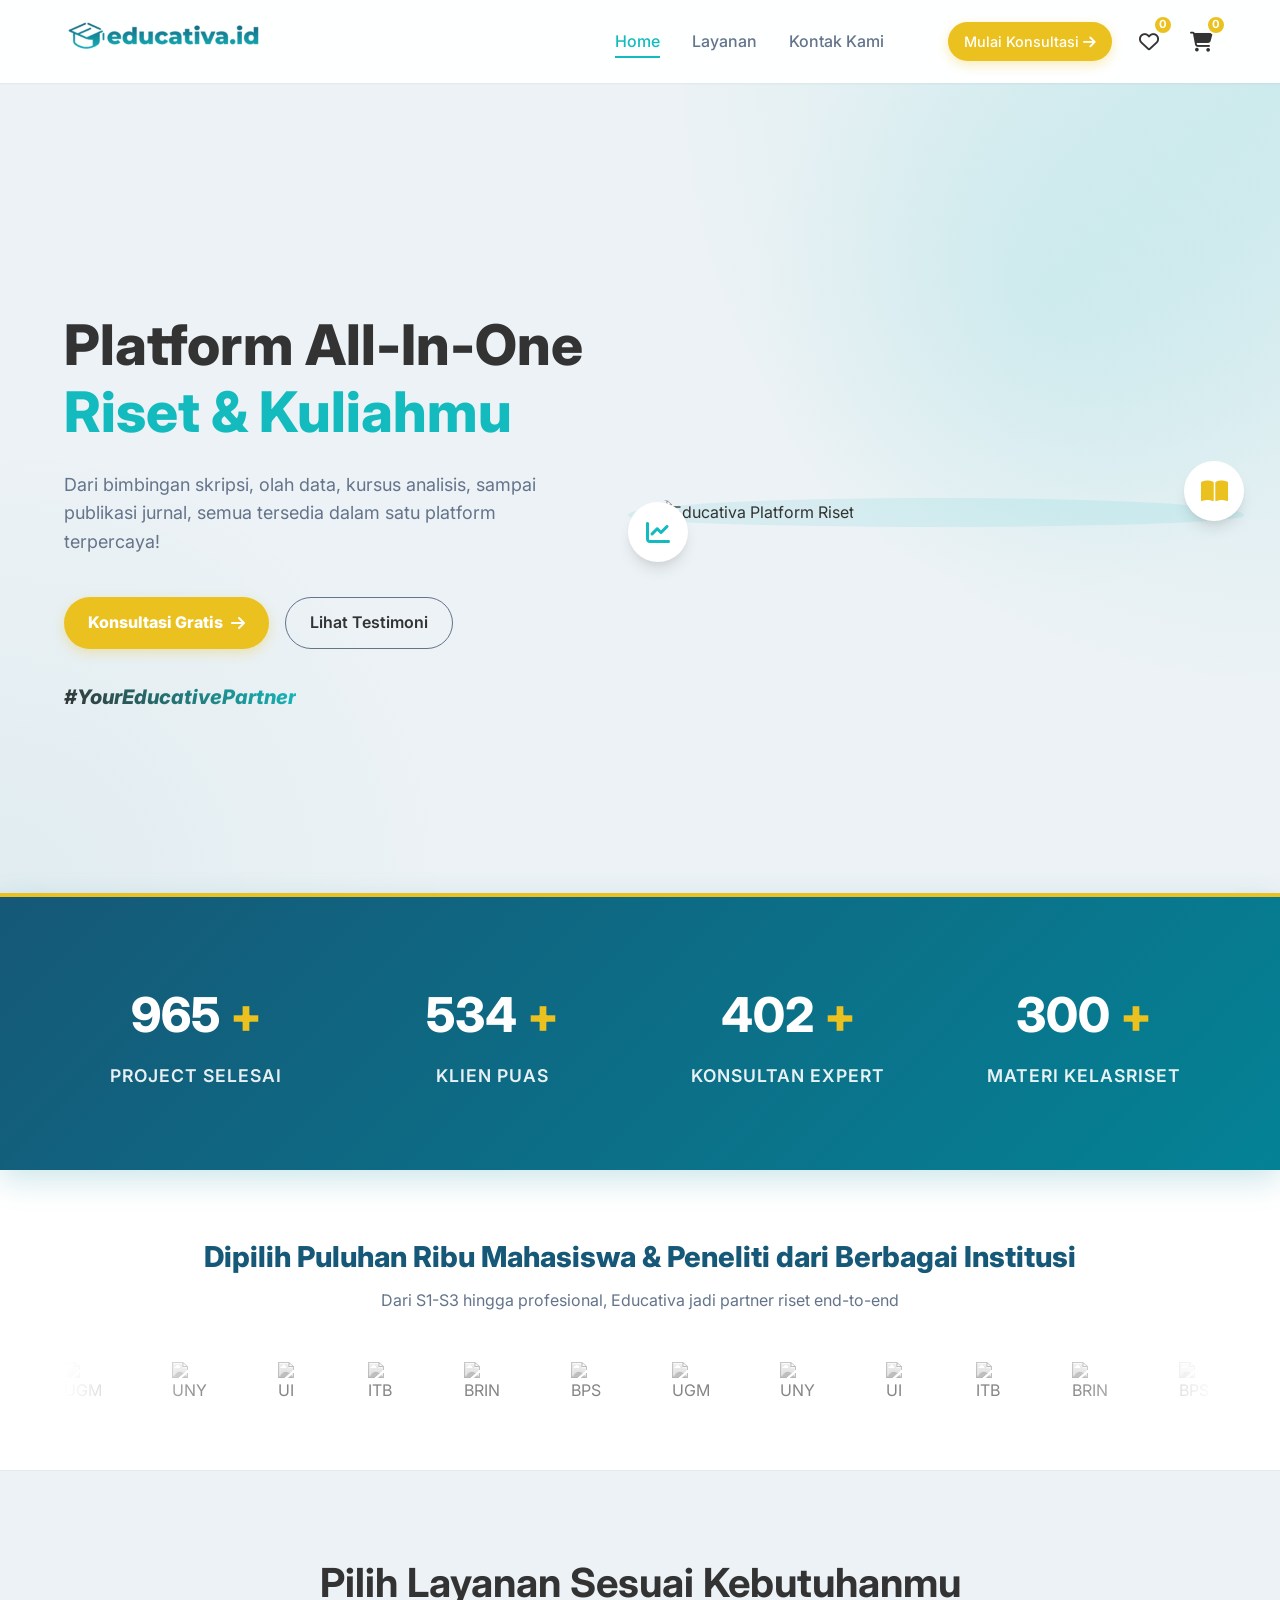
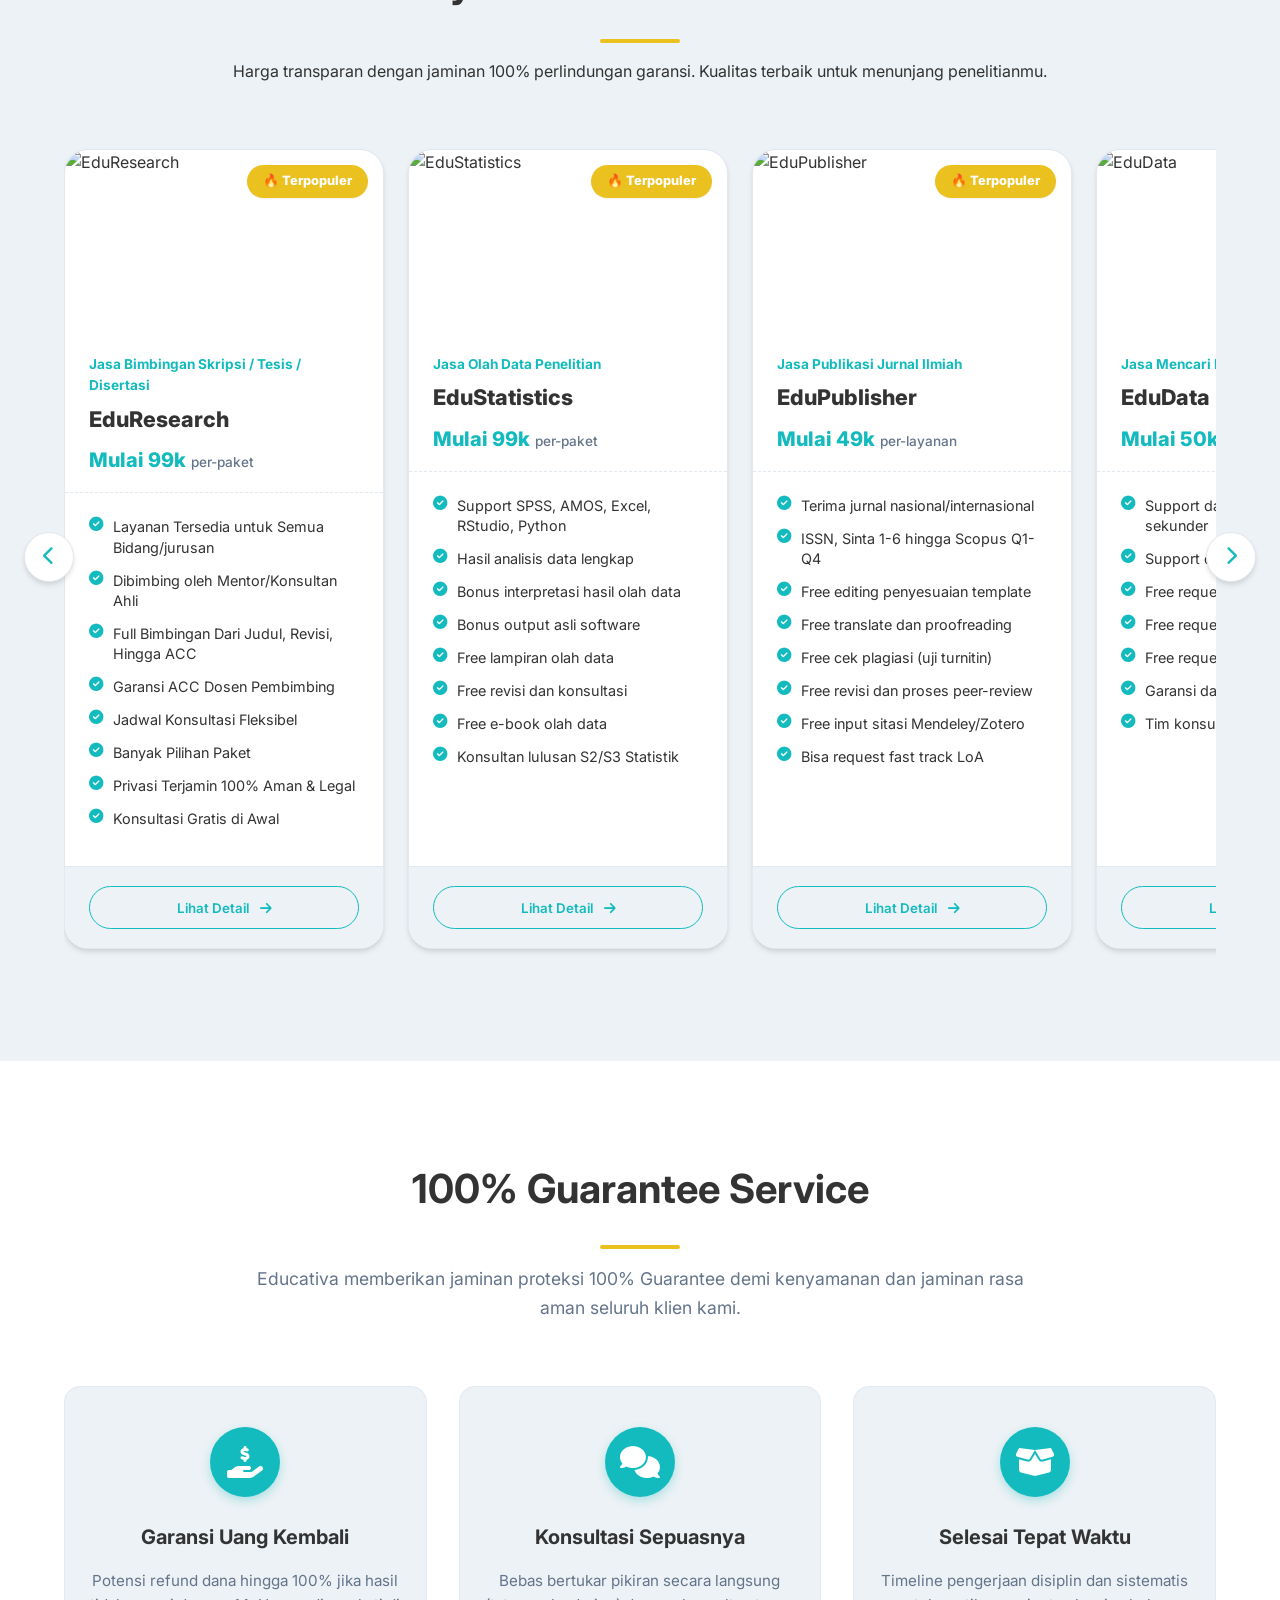
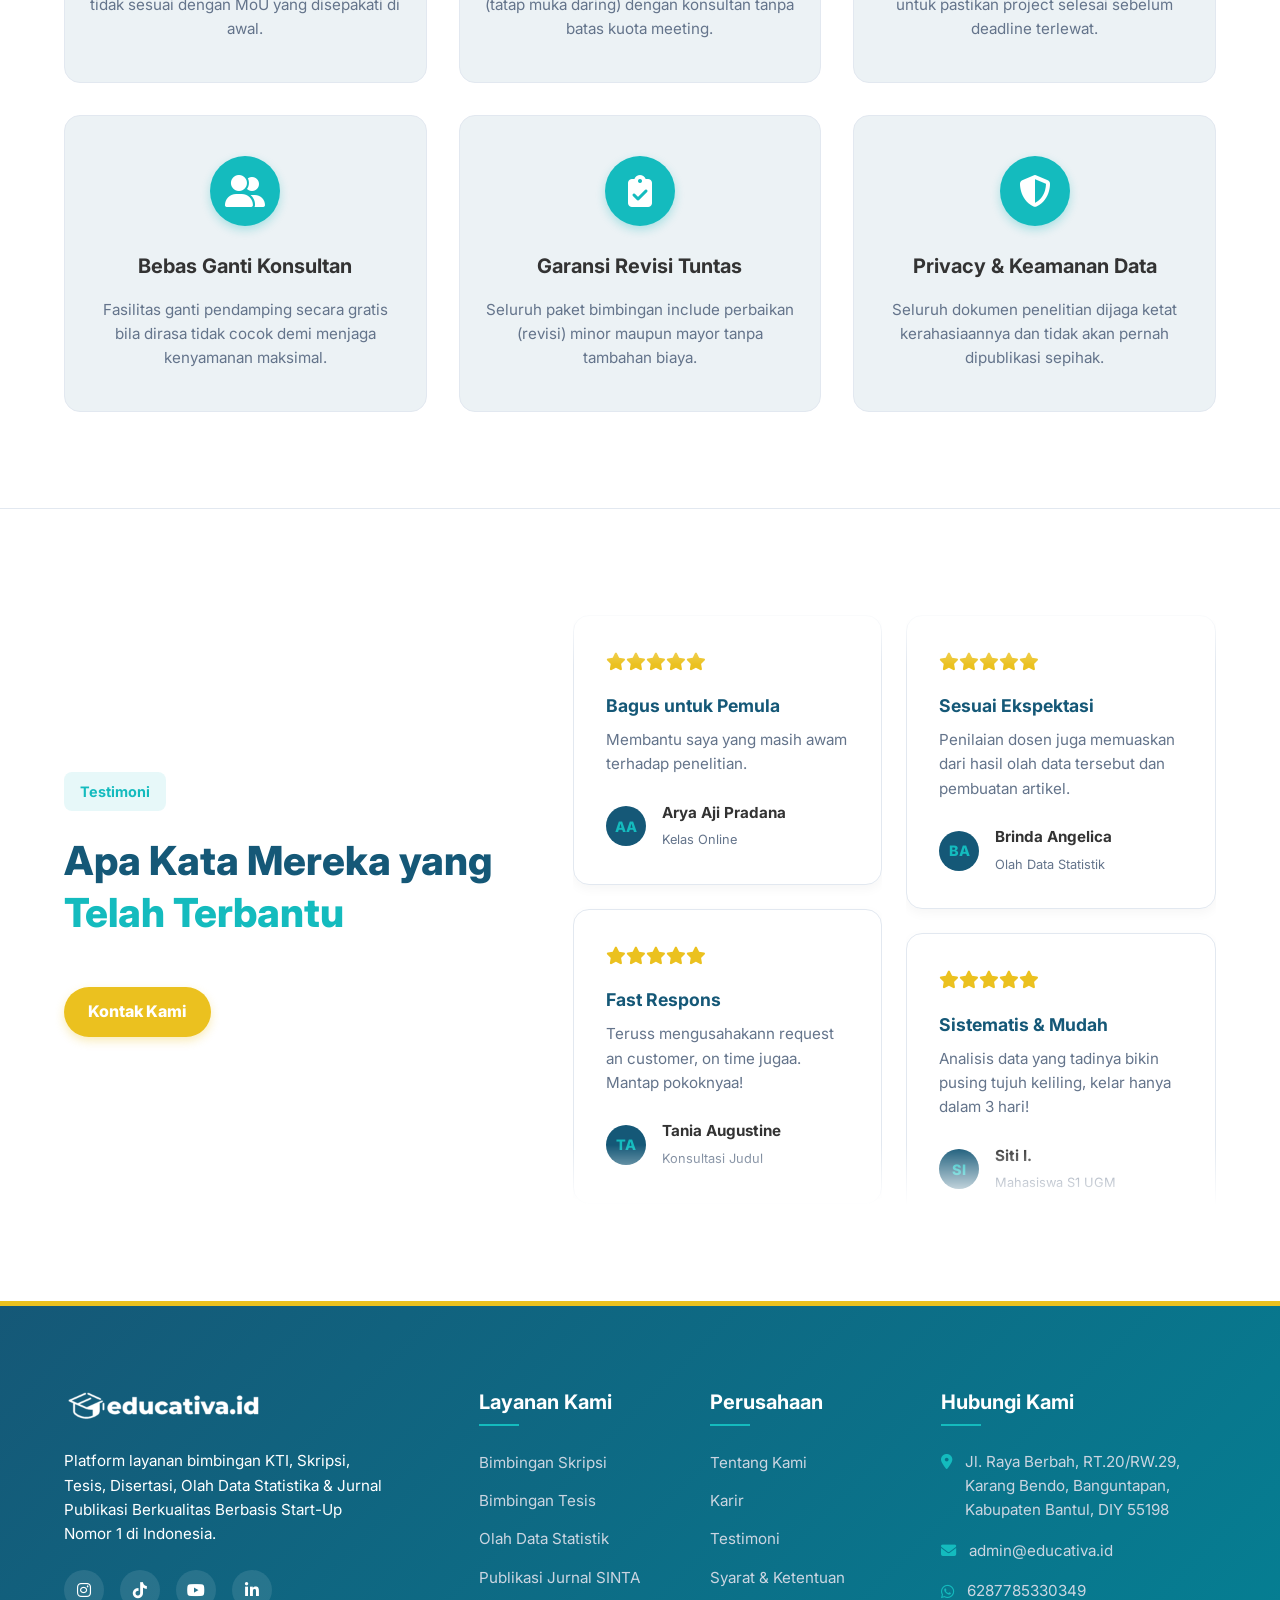
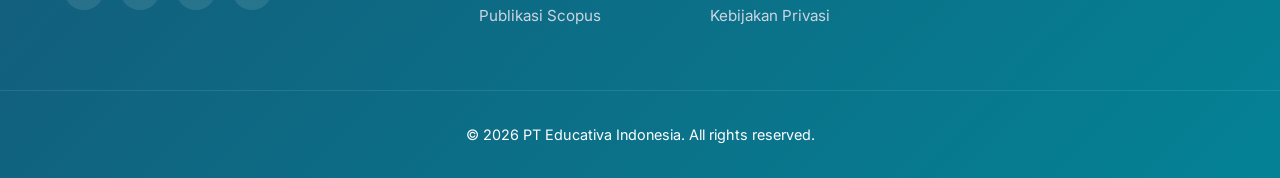
==== commit 379f7857: "feat(ui): redesign testimonials and add clients marquee" ====
--- a/index.html
+++ b/index.html
@@ -136,6 +136,34 @@
         </div>
     </section>
 
+    <!-- CLIENTS & MITRA SECTION (INFINITE MARQUEE) -->
+    <section class="clients-section">
+      <div class="container text-center">
+        <h2 class="clients-title">Dipilih Puluhan Ribu Mahasiswa & Peneliti dari Berbagai Institusi</h2>
+        <p class="clients-subtitle">Dari S1-S3 hingga profesional, Educativa jadi partner riset end-to-end</p>
+        
+        <div class="marquee-container">
+          <div class="marquee-track">
+            <!-- SET 1 -->
+            <img src="https://educativa.id/wp-content/uploads/2026/02/UGM.png" alt="UGM">
+            <img src="https://educativa.id/wp-content/uploads/2026/02/UNY.png" alt="UNY">
+            <img src="https://educativa.id/wp-content/uploads/2026/02/UI.png" alt="UI">
+            <img src="https://educativa.id/wp-content/uploads/2026/02/ITB.png" alt="ITB">
+            <img src="https://educativa.id/wp-content/uploads/2026/02/BRIN.png" alt="BRIN">
+            <img src="https://educativa.id/wp-content/uploads/2026/02/BPS.png" alt="BPS">
+
+            <!-- SET 2 -->
+            <img src="https://educativa.id/wp-content/uploads/2026/02/UGM.png" alt="UGM">
+            <img src="https://educativa.id/wp-content/uploads/2026/02/UNY.png" alt="UNY">
+            <img src="https://educativa.id/wp-content/uploads/2026/02/UI.png" alt="UI">
+            <img src="https://educativa.id/wp-content/uploads/2026/02/ITB.png" alt="ITB">
+            <img src="https://educativa.id/wp-content/uploads/2026/02/BRIN.png" alt="BRIN">
+            <img src="https://educativa.id/wp-content/uploads/2026/02/BPS.png" alt="BPS">
+          </div>
+        </div>
+      </div>
+    </section>
+
     <!-- INTEGRATED SERVICES SLIDER SECTION -->
     <section class="services-slider-section" id="courses">
         <div class="container">
@@ -204,55 +232,199 @@
         </div>
     </section>
 
-    <!-- TESTIMONIALS SECTION -->
+    <!-- TESTIMONIALS SECTION (REDESIGN: 2 COLUMNS, INFINITE VERTICAL SCROLL) -->
     <section class="testimonials-section" id="testimonials">
-        <div class="container">
-            <div class="section-header">
-                <h2>Apa Kata Mereka?</h2>
-                <div class="divider-wave"></div>
-                <p style="margin-top: 1rem;">Ribuan mahasiswa telah membuktikan kemudahan penyusunan tugas akhir bersama Educativa.</p>
+        <div class="container testimonials-container">
+            <!-- Left Side / Header Area -->
+            <div class="testimonials-left">
+                <span class="badge-testimoni">Testimoni</span>
+                <h2 class="testimoni-title">Apa Kata Mereka yang <span class="text-teal">Telah Terbantu</span></h2>
+                <a href="#contact" class="btn btn-primary btn-pill mt-2">Kontak Kami</a>
             </div>
             
-            <div class="testimonials-grid">
-                <div class="testimonial-card">
-                    <div class="testimonial-header">
-                        <div class="avatar">AN</div>
-                        <div class="info">
-                            <h4>Andi N.</h4>
-                            <span>Mahasiswa S2 UI</span>
+            <!-- Right Side / Vertical Marquee -->
+            <div class="testimonials-right">
+                <!-- Column 1 (Scrolls Down) -->
+                <div class="vertical-marquee marquee-down">
+                    <div class="v-marquee-track">
+                        <!-- Set 1 -->
+                        <div class="review-card">
+                            <div class="review-stars">
+                                <i class="fas fa-star"></i><i class="fas fa-star"></i><i class="fas fa-star"></i><i class="fas fa-star"></i><i class="fas fa-star"></i>
+                            </div>
+                            <h4>Bagus untuk Pemula</h4>
+                            <p>Membantu saya yang masih awam terhadap penelitian.</p>
+                            <div class="review-user">
+                                <div class="avatar">AA</div>
+                                <div class="user-info">
+                                    <h5>Arya Aji Pradana</h5>
+                                    <span>Kelas Online</span>
+                                </div>
+                            </div>
+                        </div>
+                        <div class="review-card">
+                            <div class="review-stars">
+                                <i class="fas fa-star"></i><i class="fas fa-star"></i><i class="fas fa-star"></i><i class="fas fa-star"></i><i class="fas fa-star"></i>
+                            </div>
+                            <h4>Fast Respons</h4>
+                            <p>Teruss mengusahakann request an customer, on time jugaa. Mantap pokoknyaa!</p>
+                            <div class="review-user">
+                                <div class="avatar">TA</div>
+                                <div class="user-info">
+                                    <h5>Tania Augustine</h5>
+                                    <span>Konsultasi Judul</span>
+                                </div>
+                            </div>
+                        </div>
+                        <div class="review-card">
+                            <div class="review-stars">
+                                <i class="fas fa-star"></i><i class="fas fa-star"></i><i class="fas fa-star"></i><i class="fas fa-star"></i><i class="fas fa-star"></i>
+                            </div>
+                            <h4>Tesis ACC Cepat</h4>
+                            <p>Pelayanan sangat memuaskan! Tesis saya selesai tepat waktu dan langsung ACC.</p>
+                            <div class="review-user">
+                                <div class="avatar">AN</div>
+                                <div class="user-info">
+                                    <h5>Andi N.</h5>
+                                    <span>Mahasiswa S2 UI</span>
+                                </div>
+                            </div>
+                        </div>
+                        <!-- Set 2 (Duplicate for infinity illusion) -->
+                        <div class="review-card">
+                            <div class="review-stars">
+                                <i class="fas fa-star"></i><i class="fas fa-star"></i><i class="fas fa-star"></i><i class="fas fa-star"></i><i class="fas fa-star"></i>
+                            </div>
+                            <h4>Bagus untuk Pemula</h4>
+                            <p>Membantu saya yang masih awam terhadap penelitian.</p>
+                            <div class="review-user">
+                                <div class="avatar">AA</div>
+                                <div class="user-info">
+                                    <h5>Arya Aji Pradana</h5>
+                                    <span>Kelas Online</span>
+                                </div>
+                            </div>
+                        </div>
+                        <div class="review-card">
+                            <div class="review-stars">
+                                <i class="fas fa-star"></i><i class="fas fa-star"></i><i class="fas fa-star"></i><i class="fas fa-star"></i><i class="fas fa-star"></i>
+                            </div>
+                            <h4>Fast Respons</h4>
+                            <p>Teruss mengusahakann request an customer, on time jugaa. Mantap pokoknyaa!</p>
+                            <div class="review-user">
+                                <div class="avatar">TA</div>
+                                <div class="user-info">
+                                    <h5>Tania Augustine</h5>
+                                    <span>Konsultasi Judul</span>
+                                </div>
+                            </div>
+                        </div>
+                        <div class="review-card">
+                            <div class="review-stars">
+                                <i class="fas fa-star"></i><i class="fas fa-star"></i><i class="fas fa-star"></i><i class="fas fa-star"></i><i class="fas fa-star"></i>
+                            </div>
+                            <h4>Tesis ACC Cepat</h4>
+                            <p>Pelayanan sangat memuaskan! Tesis saya selesai tepat waktu dan langsung ACC.</p>
+                            <div class="review-user">
+                                <div class="avatar">AN</div>
+                                <div class="user-info">
+                                    <h5>Andi N.</h5>
+                                    <span>Mahasiswa S2 UI</span>
+                                </div>
+                            </div>
                         </div>
                     </div>
-                    <p class="testimonial-body">"Pelayanan sangat memuaskan! Konsultan sangat paham dengan metode penelitian yang rumit. Tesis saya selesai tepat waktu dan langsung ACC tanpa revisi mayor."</p>
-                    <div class="testimonial-rating">
-                        <i class="fas fa-star text-yellow"></i><i class="fas fa-star text-yellow"></i><i class="fas fa-star text-yellow"></i><i class="fas fa-star text-yellow"></i><i class="fas fa-star text-yellow"></i>
-                    </div>
-                </div>
-                
-                <div class="testimonial-card">
-                    <div class="testimonial-header">
-                        <div class="avatar">SI</div>
-                        <div class="info">
-                            <h4>Siti I.</h4>
-                            <span>Mahasiswa S1 UGM</span>
-                        </div>
-                    </div>
-                    <p class="testimonial-body">"Olah data statistik yang tadinya bikin pusing tujuh keliling, kelar hanya dalam 3 hari! Penjelasan dari tutornya sangat sistematis dan mudah dipahami."</p>
-                    <div class="testimonial-rating">
-                        <i class="fas fa-star text-yellow"></i><i class="fas fa-star text-yellow"></i><i class="fas fa-star text-yellow"></i><i class="fas fa-star text-yellow"></i><i class="fas fa-star text-yellow"></i>
-                    </div>
-                </div>
-
-                <div class="testimonial-card">
-                    <div class="testimonial-header">
-                        <div class="avatar">BW</div>
-                        <div class="info">
-                            <h4>Budi W.</h4>
-                            <span>Mahasiswa S3 ITB</span>
-                        </div>
-                    </div>
-                    <p class="testimonial-body">"Jasa publikasi Scopus-nya sangat rekomendasi. Educativa mendampingi dari tahap proofreading hingga accepted. Terima kasih banyak Educativa!"</p>
-                    <div class="testimonial-rating">
-                        <i class="fas fa-star text-yellow"></i><i class="fas fa-star text-yellow"></i><i class="fas fa-star text-yellow"></i><i class="fas fa-star text-yellow"></i><i class="fas fa-star text-yellow"></i>
+                </div>
+
+                <!-- Column 2 (Scrolls Up) -->
+                <div class="vertical-marquee marquee-up">
+                    <div class="v-marquee-track">
+                        <!-- Set 1 -->
+                        <div class="review-card">
+                            <div class="review-stars">
+                                <i class="fas fa-star"></i><i class="fas fa-star"></i><i class="fas fa-star"></i><i class="fas fa-star"></i><i class="fas fa-star"></i>
+                            </div>
+                            <h4>Sesuai Ekspektasi</h4>
+                            <p>Penilaian dosen juga memuaskan dari hasil olah data tersebut dan pembuatan artikel.</p>
+                            <div class="review-user">
+                                <div class="avatar">BA</div>
+                                <div class="user-info">
+                                    <h5>Brinda Angelica</h5>
+                                    <span>Olah Data Statistik</span>
+                                </div>
+                            </div>
+                        </div>
+                        <div class="review-card">
+                            <div class="review-stars">
+                                <i class="fas fa-star"></i><i class="fas fa-star"></i><i class="fas fa-star"></i><i class="fas fa-star"></i><i class="fas fa-star"></i>
+                            </div>
+                            <h4>Sistematis & Mudah</h4>
+                            <p>Analisis data yang tadinya bikin pusing tujuh keliling, kelar hanya dalam 3 hari!</p>
+                            <div class="review-user">
+                                <div class="avatar">SI</div>
+                                <div class="user-info">
+                                    <h5>Siti I.</h5>
+                                    <span>Mahasiswa S1 UGM</span>
+                                </div>
+                            </div>
+                        </div>
+                        <div class="review-card">
+                            <div class="review-stars">
+                                <i class="fas fa-star"></i><i class="fas fa-star"></i><i class="fas fa-star"></i><i class="fas fa-star"></i><i class="fas fa-star"></i>
+                            </div>
+                            <h4>Sesuai Permintaan Klien</h4>
+                            <p>Sangat rekomendasi untuk jasa publikasi Scopus. Educativa mendampingi secara full.</p>
+                            <div class="review-user">
+                                <div class="avatar">PR</div>
+                                <div class="user-info">
+                                    <h5>Prinla</h5>
+                                    <span>Konsultasi & Olah Data</span>
+                                </div>
+                            </div>
+                        </div>
+                        <!-- Set 2 -->
+                        <div class="review-card">
+                            <div class="review-stars">
+                                <i class="fas fa-star"></i><i class="fas fa-star"></i><i class="fas fa-star"></i><i class="fas fa-star"></i><i class="fas fa-star"></i>
+                            </div>
+                            <h4>Sesuai Ekspektasi</h4>
+                            <p>Penilaian dosen juga memuaskan dari hasil olah data tersebut dan pembuatan artikel.</p>
+                            <div class="review-user">
+                                <div class="avatar">BA</div>
+                                <div class="user-info">
+                                    <h5>Brinda Angelica</h5>
+                                    <span>Olah Data Statistik</span>
+                                </div>
+                            </div>
+                        </div>
+                        <div class="review-card">
+                            <div class="review-stars">
+                                <i class="fas fa-star"></i><i class="fas fa-star"></i><i class="fas fa-star"></i><i class="fas fa-star"></i><i class="fas fa-star"></i>
+                            </div>
+                            <h4>Sistematis & Mudah</h4>
+                            <p>Analisis data yang tadinya bikin pusing tujuh keliling, kelar hanya dalam 3 hari!</p>
+                            <div class="review-user">
+                                <div class="avatar">SI</div>
+                                <div class="user-info">
+                                    <h5>Siti I.</h5>
+                                    <span>Mahasiswa S1 UGM</span>
+                                </div>
+                            </div>
+                        </div>
+                        <div class="review-card">
+                            <div class="review-stars">
+                                <i class="fas fa-star"></i><i class="fas fa-star"></i><i class="fas fa-star"></i><i class="fas fa-star"></i><i class="fas fa-star"></i>
+                            </div>
+                            <h4>Sesuai Permintaan Klien</h4>
+                            <p>Sangat rekomendasi untuk jasa publikasi Scopus. Educativa mendampingi secara full.</p>
+                            <div class="review-user">
+                                <div class="avatar">PR</div>
+                                <div class="user-info">
+                                    <h5>Prinla</h5>
+                                    <span>Konsultasi & Olah Data</span>
+                                </div>
+                            </div>
+                        </div>
                     </div>
                 </div>
             </div>
--- a/style.css
+++ b/style.css
@@ -2,20 +2,23 @@
    CSS VARIABLES & DESIGN SYSTEM
 --------------------------------------- */
 :root {
-  /* Brand Colors - Educativa Theme (From Screenshot) */
-  --primary-color: #009ca6; /* Bright Cyan/Teal */
-  --primary-light: #20b2aa;
-  --primary-dark: #007a82;
-  --secondary-color: #ffc107; /* Yellow Gold */
-  --secondary-hover: #e0a800;
+  /* Brand Colors - Official Educativa Theme */
+  --primary-color: #14bbbe; /* Bright Teal/Cyan */
+  --primary-light: #2bced1; 
+  --primary-dark: #048295; /* Deep Teal */
+  --primary-navy: #155877; /* Navy */
+  
+  --secondary-color: #ebc11f; /* Yellow Gold CTA */
+  --secondary-hover: #d7a802;
 
   /* Neutral Colors */
-  --text-main: #1e293b; /* Dark Blue Gray for better readability than pure black */
+  --text-main: #333333; /* Dark Gray */
   --text-muted: #64748b;
   --bg-main: #ffffff;
-  --bg-light: #f8fafc;
-  --bg-dark: #0f172a;
+  --bg-light: #ecf2f5; /* Very light blue/grey */
+  --bg-dark: #155877; /* Navy */
   --border-color: #e2e8f0;
+  --sage-accent: #c2d4c1; /* Soft Sage */
 
   /* Typography */
   --font-family: "Inter", sans-serif;
@@ -103,15 +106,17 @@
 }
 
 .btn-primary {
-  background-color: var(--primary-color);
-  color: #fff;
-  box-shadow: var(--shadow-md);
+  background-color: var(--secondary-color);
+  color: white !important;
+  box-shadow: 0 4px 12px rgba(235, 193, 31, 0.3);
+  font-weight: 800;
 }
 
 .btn-primary:hover {
-  background-color: var(--primary-dark);
+  background-color: var(--secondary-hover);
+  color: white !important;
   transform: translateY(-2px);
-  box-shadow: var(--shadow-lg);
+  box-shadow: 0 6px 15px rgba(215, 168, 2, 0.4);
 }
 
 .btn-outline {
@@ -201,7 +206,7 @@
   width: 100%;
 }
 
-/* Ensure primary button text is always white, overriding the inherited nav-menu gray color */
+/* Ensure primary button text has correct contrast */
 .nav-menu a.btn-primary,
 .nav-icons a.btn-primary {
   color: white !important;
@@ -453,15 +458,15 @@
   background:
     radial-gradient(
       circle at top right,
-      rgba(0, 156, 166, 0.15) 0%,
+      rgba(20, 187, 190, 0.15) 0%,
       transparent 40%
     ),
     radial-gradient(
       circle at bottom left,
-      rgba(0, 156, 166, 0.05) 0%,
+      rgba(4, 130, 149, 0.05) 0%,
       transparent 30%
     );
-  background-color: var(--bg-main);
+  background-color: var(--bg-light);
   min-height: 90vh;
   display: flex;
   align-items: center;
@@ -479,7 +484,7 @@
   height: 600px;
   background: radial-gradient(
     circle,
-    rgba(0, 156, 166, 0.08) 0%,
+    rgba(20, 187, 190, 0.08) 0%,
     transparent 70%
   );
   border-radius: 50%;
@@ -572,7 +577,7 @@
   transform: translate(-50%, -50%);
   width: 110%;
   height: 110%;
-  background-color: rgba(0, 156, 166, 0.1);
+  background-color: rgba(20, 187, 190, 0.1);
   border-radius: 50% 50% 50% 50% / 60% 60% 40% 40%;
   z-index: 1;
 }
@@ -672,7 +677,7 @@
   left: 0;
   right: 0;
   height: 100%;
-  background: url('data:image/svg+xml;utf8,<svg viewBox="0 0 1440 320" xmlns="http://www.w3.org/2000/svg"><path fill="%23009ca610" fill-opacity="1" d="M0,160L48,149.3C96,139,192,117,288,138.7C384,160,480,224,576,218.7C672,213,768,139,864,133.3C960,128,1056,192,1152,197.3C1248,203,1344,149,1392,122.7L1440,96L1440,320L1392,320C1344,320,1248,320,1152,320C1056,320,960,320,864,320C768,320,672,320,576,320C480,320,384,320,288,320C192,320,96,320,48,320L0,320Z"></path></svg>')
+  background: url('data:image/svg+xml;utf8,<svg viewBox="0 0 1440 320" xmlns="http://www.w3.org/2000/svg"><path fill="%2314bbbe10" fill-opacity="1" d="M0,160L48,149.3C96,139,192,117,288,138.7C384,160,480,224,576,218.7C672,213,768,139,864,133.3C960,128,1056,192,1152,197.3C1248,203,1344,149,1392,122.7L1440,96L1440,320L1392,320C1344,320,1248,320,1152,320C1056,320,960,320,864,320C768,320,672,320,576,320C480,320,384,320,288,320C192,320,96,320,48,320L0,320Z"></path></svg>')
     no-repeat bottom;
   background-size: cover;
   z-index: 0;
@@ -761,14 +766,14 @@
   font-size: 2rem;
   margin-top: -40px;
   margin-bottom: 1.5rem;
-  box-shadow: 0 4px 10px rgba(0, 156, 166, 0.3);
+  box-shadow: 0 4px 10px rgba(20, 187, 190, 0.3);
   border: 4px solid white;
   z-index: 2;
 }
 
 .pillar-card h3 {
   font-size: 1.5rem;
-  color: var(--primary-color);
+  color: var(--primary-navy);
   margin-bottom: 0.5rem;
   font-weight: 800;
   padding: 0 2rem;
@@ -795,9 +800,14 @@
    STATS BANNER
 --------------------------------------- */
 .stats-banner {
-  background-color: var(--primary-color);
-  padding: 3rem 0;
+  background-color: var(--primary-navy);
+  background-image: linear-gradient(135deg, var(--primary-navy) 0%, var(--primary-dark) 100%);
+  padding: 4rem 0;
   color: white;
+  border-top: 4px solid var(--secondary-color);
+  box-shadow: 0 10px 30px rgba(4, 130, 149, 0.2);
+  position: relative;
+  z-index: 10;
 }
 
 .stats-container {
@@ -884,7 +894,7 @@
   justify-content: center;
   align-items: center;
   border-radius: 50%;
-  box-shadow: 0 4px 10px rgba(0, 156, 166, 0.3);
+  box-shadow: 0 4px 10px rgba(20, 187, 190, 0.3);
 }
 
 .feature-card h3 {
@@ -900,81 +910,172 @@
   line-height: 1.6;
 }
 /* -------------------------------------
-   TESTIMONIALS SECTION (Shadcn UI Style)
+   TESTIMONIALS SECTION (Vertical Marquee)
 --------------------------------------- */
 .testimonials-section {
+    background-color: white;
     padding: 6rem 0;
-    background-color: var(--bg-light);
-}
-
-.testimonials-section .section-header {
-    text-align: center;
-    margin-bottom: 4rem;
-}
-
-.testimonials-grid {
+    overflow: hidden;
+    border-top: 1px solid var(--border-color);
+}
+
+.testimonials-container {
     display: grid;
-    grid-template-columns: repeat(auto-fit, minmax(300px, 1fr));
-    gap: 2rem;
-}
-
-.testimonial-card {
-    background-color: white;
-    border: 1px solid var(--border-color); /* Shadcn light border */
-    border-radius: 12px;
-    padding: 2rem;
-    box-shadow: 0 1px 3px rgba(0,0,0,0.05); /* Subtle shadow default */
-    transition: box-shadow var(--transition-normal);
+    grid-template-columns: 1fr;
+    gap: 3rem;
+    align-items: center;
+}
+
+@media (min-width: 992px) {
+    .testimonials-container {
+        grid-template-columns: 1fr 1.5fr;
+        gap: 5rem;
+    }
+}
+
+.testimonials-left {
+    color: var(--text-main);
+}
+
+.badge-testimoni {
+    display: inline-block;
+    background-color: rgba(20, 187, 190, 0.1);
+    color: var(--primary-color);
+    padding: 0.5rem 1rem;
+    border-radius: 8px;
+    font-size: 0.9rem;
+    font-weight: 700;
+    margin-bottom: 1.5rem;
+}
+
+.testimoni-title {
+    font-size: 2.5rem;
+    font-weight: 800;
+    line-height: 1.3;
+    margin-bottom: 2rem;
+    color: var(--primary-navy);
+}
+
+/* Revert btn primary to standard gold for light background */
+.testimonials-left .btn-primary {
+    background-color: var(--secondary-color) !important;
+    color: white !important;
+    box-shadow: 0 4px 10px rgba(235, 193, 31, 0.3) !important;
+}
+
+.testimonials-left .btn-primary:hover {
+    background-color: var(--secondary-hover) !important;
+}
+
+.testimonials-right {
+    display: flex;
+    gap: 1.5rem;
+    height: 600px;
+    overflow: hidden;
+    position: relative;
+    /* CSS Mask for fading out top and bottom */
+    mask-image: linear-gradient(to bottom, transparent, black 10%, black 90%, transparent);
+    -webkit-mask-image: linear-gradient(to bottom, transparent, black 10%, black 90%, transparent);
+}
+
+.vertical-marquee {
+    flex: 1;
     display: flex;
     flex-direction: column;
-}
-
-.testimonial-card:hover {
-    box-shadow: 0 4px 12px rgba(0,0,0,0.08); /* Shadcn hover effect */
-}
-
-.testimonial-header {
+    overflow: hidden;
+}
+
+.v-marquee-track {
+    display: flex;
+    flex-direction: column;
+    gap: 1.5rem;
+    padding: 10px 0;
+}
+
+.marquee-up .v-marquee-track {
+    animation: scrollVerticalUp 30s linear infinite;
+}
+
+.marquee-down .v-marquee-track {
+    animation: scrollVerticalDown 30s linear infinite;
+}
+
+@keyframes scrollVerticalUp {
+    0% { transform: translateY(0); }
+    100% { transform: translateY(calc(-50% - 0.75rem)); }
+}
+
+@keyframes scrollVerticalDown {
+    0% { transform: translateY(calc(-50% - 0.75rem)); }
+    100% { transform: translateY(0); }
+}
+
+.review-card {
+    background-color: white;
+    border: 1px solid var(--border-color);
+    border-radius: 16px;
+    padding: 2rem;
+    color: var(--text-main);
+    box-shadow: 0 4px 12px rgba(0,0,0,0.04);
+}
+
+.review-stars {
+    color: var(--secondary-color);
+    margin-bottom: 1rem;
+    font-size: 1.1rem;
+}
+
+.review-card h4 {
+    font-size: 1.1rem;
+    font-weight: 700;
+    margin-bottom: 0.5rem;
+    color: var(--primary-navy);
+}
+
+.review-card p {
+    color: var(--text-muted);
+    font-size: 0.95rem;
+    line-height: 1.6;
+    margin-bottom: 1.5rem;
+}
+
+.review-user {
     display: flex;
     align-items: center;
     gap: 1rem;
-    margin-bottom: 1.5rem;
-}
-
-.testimonial-header .avatar {
-    width: 48px;
-    height: 48px;
-    background-color: var(--primary-color);
-    color: white;
-    border-radius: 50%;
+}
+
+.review-user .avatar {
+    width: 40px;
+    height: 40px;
+    background-color: var(--primary-navy);
+    color: var(--primary-color);
     display: flex;
     justify-content: center;
     align-items: center;
-    font-weight: 700;
-    font-size: 1.2rem;
-}
-
-.testimonial-header .info h4 {
-    margin: 0;
-    font-size: 1.1rem;
+    border-radius: 50%;
+    font-weight: 800;
+    font-size: 0.9rem;
+}
+
+.review-user h5 {
     color: var(--text-main);
-}
-
-.testimonial-header .info span {
-    font-size: 0.85rem;
+    font-size: 0.95rem;
+    margin-bottom: 0.1rem;
+}
+
+.review-user span {
     color: var(--text-muted);
-}
-
-.testimonial-body {
-    color: var(--text-muted);
-    font-size: 0.95rem;
-    line-height: 1.6;
-    font-style: italic;
-    flex-grow: 1;
-    margin-bottom: 1.5rem;
-}
-
-.testimonial-rating {
-    font-size: 0.9rem;
+    font-size: 0.8rem;
+}
+
+@media (max-width: 768px) {
+    .testimoni-title {
+        font-size: 2rem;
+    }
+    .testimonials-right {
+        height: 500px;
+    }
 }
 
 /* -------------------------------------
@@ -1058,7 +1159,7 @@
   flex: 0 0 320px; /* Fixed width */
   scroll-snap-align: start;
   background-color: white;
-  border-radius: 20px;
+  border-radius: 24px;
   overflow: hidden;
   box-shadow: var(--shadow-md);
   transition: all var(--transition-normal);
@@ -1316,9 +1417,11 @@
    FOOTER
 --------------------------------------- */
 .footer {
-  background-color: var(--text-main); /* Deep dark blue/teal */
+  background-color: var(--primary-navy);
+  background-image: linear-gradient(135deg, var(--primary-navy) 0%, var(--primary-dark) 100%);
   color: white;
   padding: 5rem 0 2rem;
+  border-top: 5px solid var(--secondary-color);
 }
 
 .footer-container {
@@ -1329,7 +1432,7 @@
 }
 
 .brand-col p {
-  color: var(--text-muted);
+  color: white;
   font-size: 0.95rem;
   line-height: 1.6;
   margin-bottom: 1.5rem;
@@ -1413,7 +1516,7 @@
   text-align: center;
   padding-top: 2rem;
   border-top: 1px solid rgba(255, 255, 255, 0.1);
-  color: #94a3b8;
+  color: white;
   font-size: 0.9rem;
 }
 
@@ -1783,6 +1886,92 @@
 .kr-btn-ambil:hover {
   background-color: var(--primary-color);
   color: white;
+}
+
+/* -------------------------------------
+   CLIENTS & PARTNERS LOGO SLIDER
+--------------------------------------- */
+.clients-section {
+  padding: 4rem 0 3rem;
+  background-color: var(--bg-main);
+  overflow: hidden;
+  border-bottom: 1px solid var(--border-color);
+}
+
+.clients-title {
+  font-size: 1.8rem;
+  font-weight: 800;
+  color: var(--primary-navy);
+  margin-bottom: 0.5rem;
+  text-align: center;
+}
+
+.clients-subtitle {
+  color: var(--text-muted);
+  font-size: 1rem;
+  margin-bottom: 3rem;
+  text-align: center;
+}
+
+.marquee-container {
+  width: 100%;
+  overflow: hidden;
+  position: relative;
+  display: flex;
+  align-items: center;
+}
+
+/* Gradient fades on the sides of the slider */
+.marquee-container::before,
+.marquee-container::after {
+  content: "";
+  position: absolute;
+  top: 0;
+  width: 150px;
+  height: 100%;
+  z-index: 2;
+  pointer-events: none;
+}
+
+.marquee-container::before {
+  left: 0;
+  background: linear-gradient(to right, white 0%, transparent 100%);
+}
+
+.marquee-container::after {
+  right: 0;
+  background: linear-gradient(to left, white 0%, transparent 100%);
+}
+
+.marquee-track {
+  display: flex;
+  gap: 4rem;
+  animation: scrollMarquee 20s linear infinite;
+  align-items: center;
+  width: max-content;
+}
+
+.marquee-track img {
+  height: 60px; /* Base logo height */
+  width: auto;
+  object-fit: contain;
+  filter: grayscale(100%) opacity(60%);
+  transition: all var(--transition-normal);
+}
+
+.marquee-track img:hover {
+  filter: grayscale(0%) opacity(100%);
+  transform: scale(1.1);
+}
+
+@keyframes scrollMarquee {
+  0% {
+    transform: translateX(0);
+  }
+  100% {
+    /* Translate by exactly half since it contains duplicate sets */
+    transform: translateX(calc(-50% - 2rem));
+  }
 }
 
 /* -------------------------------------
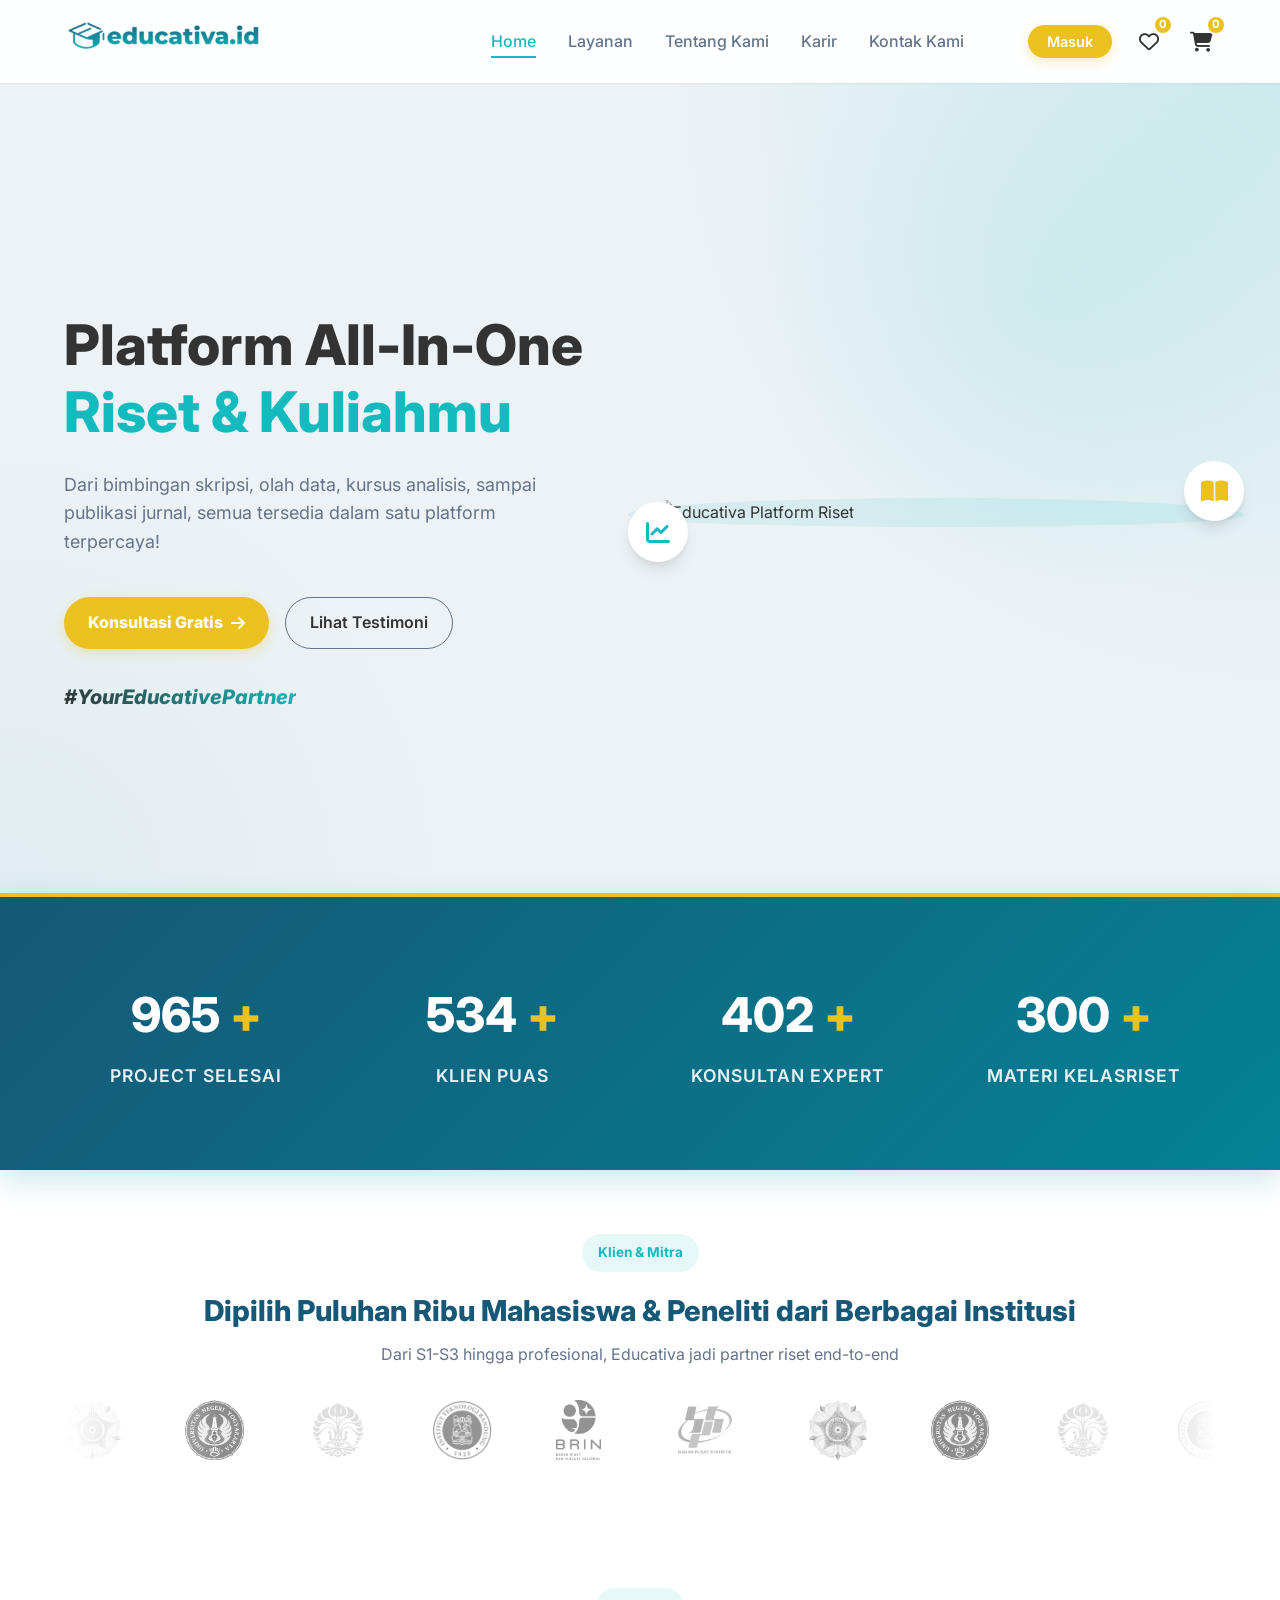
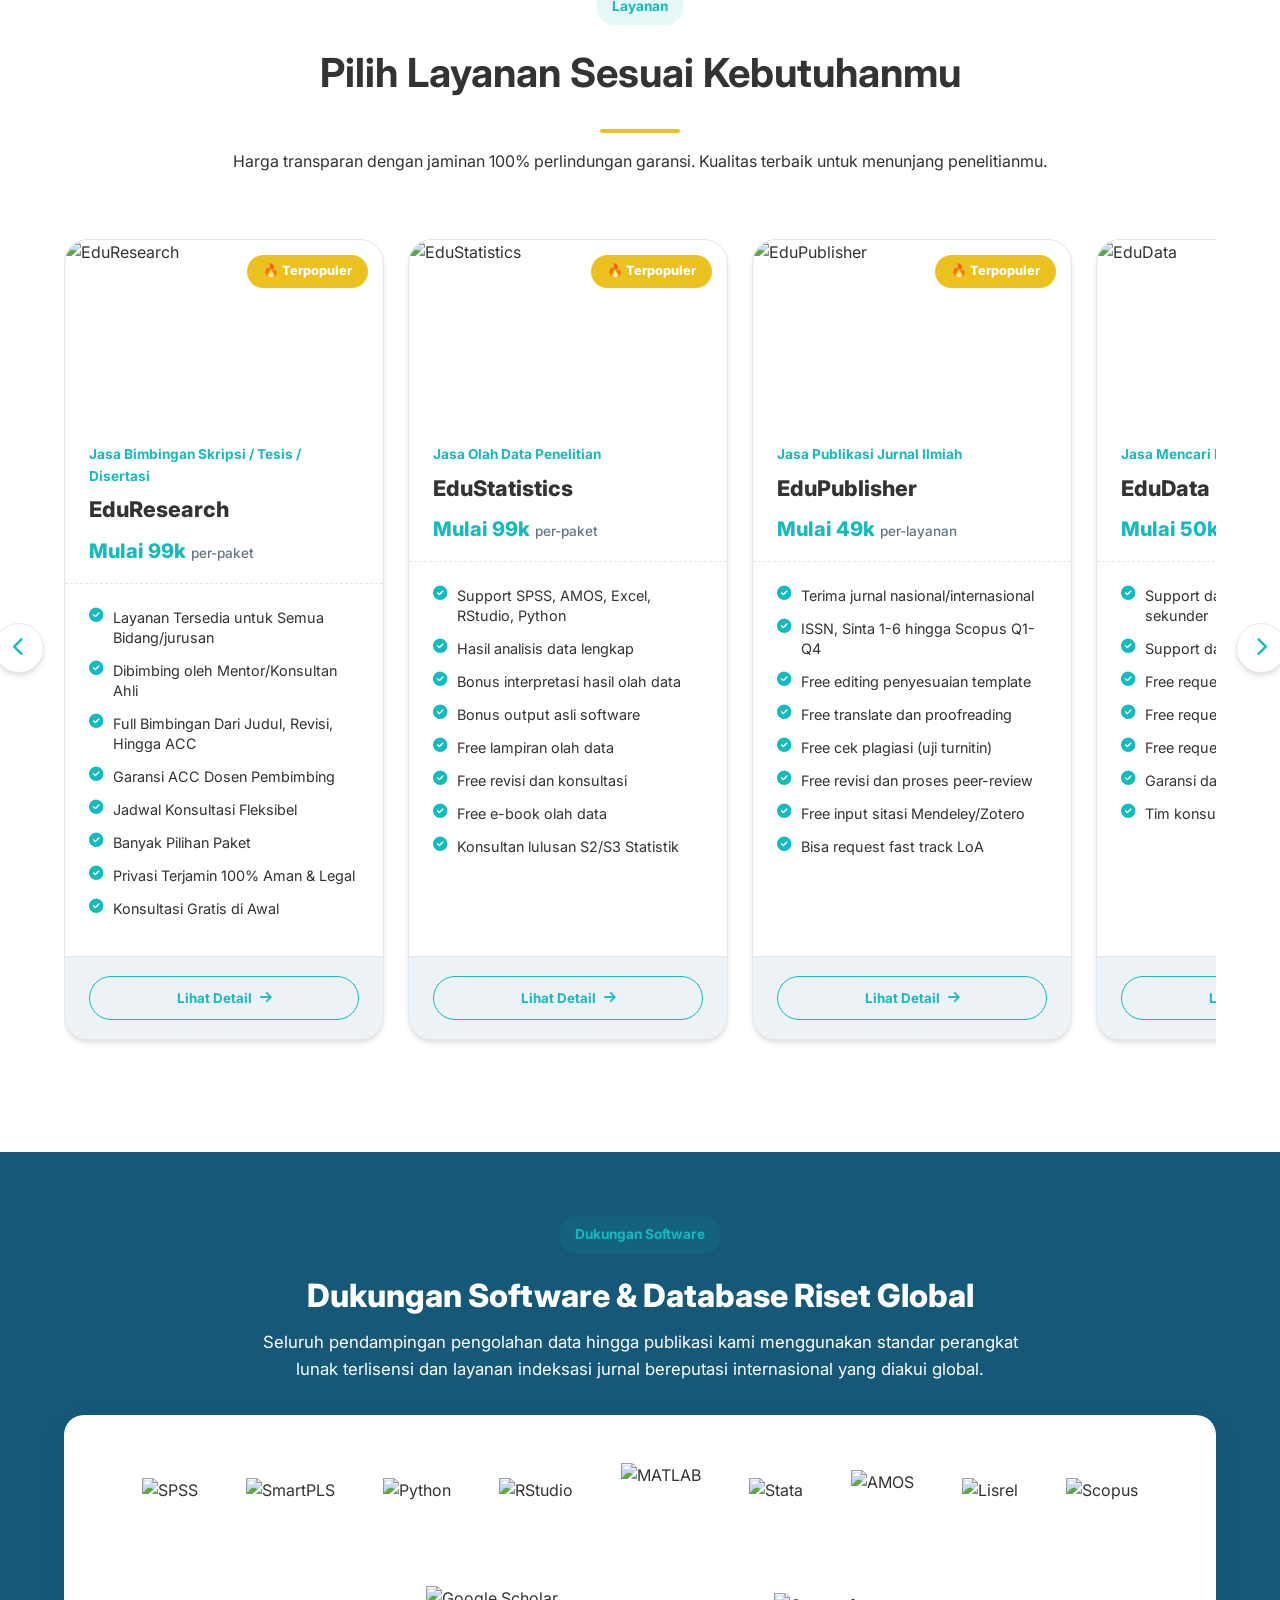
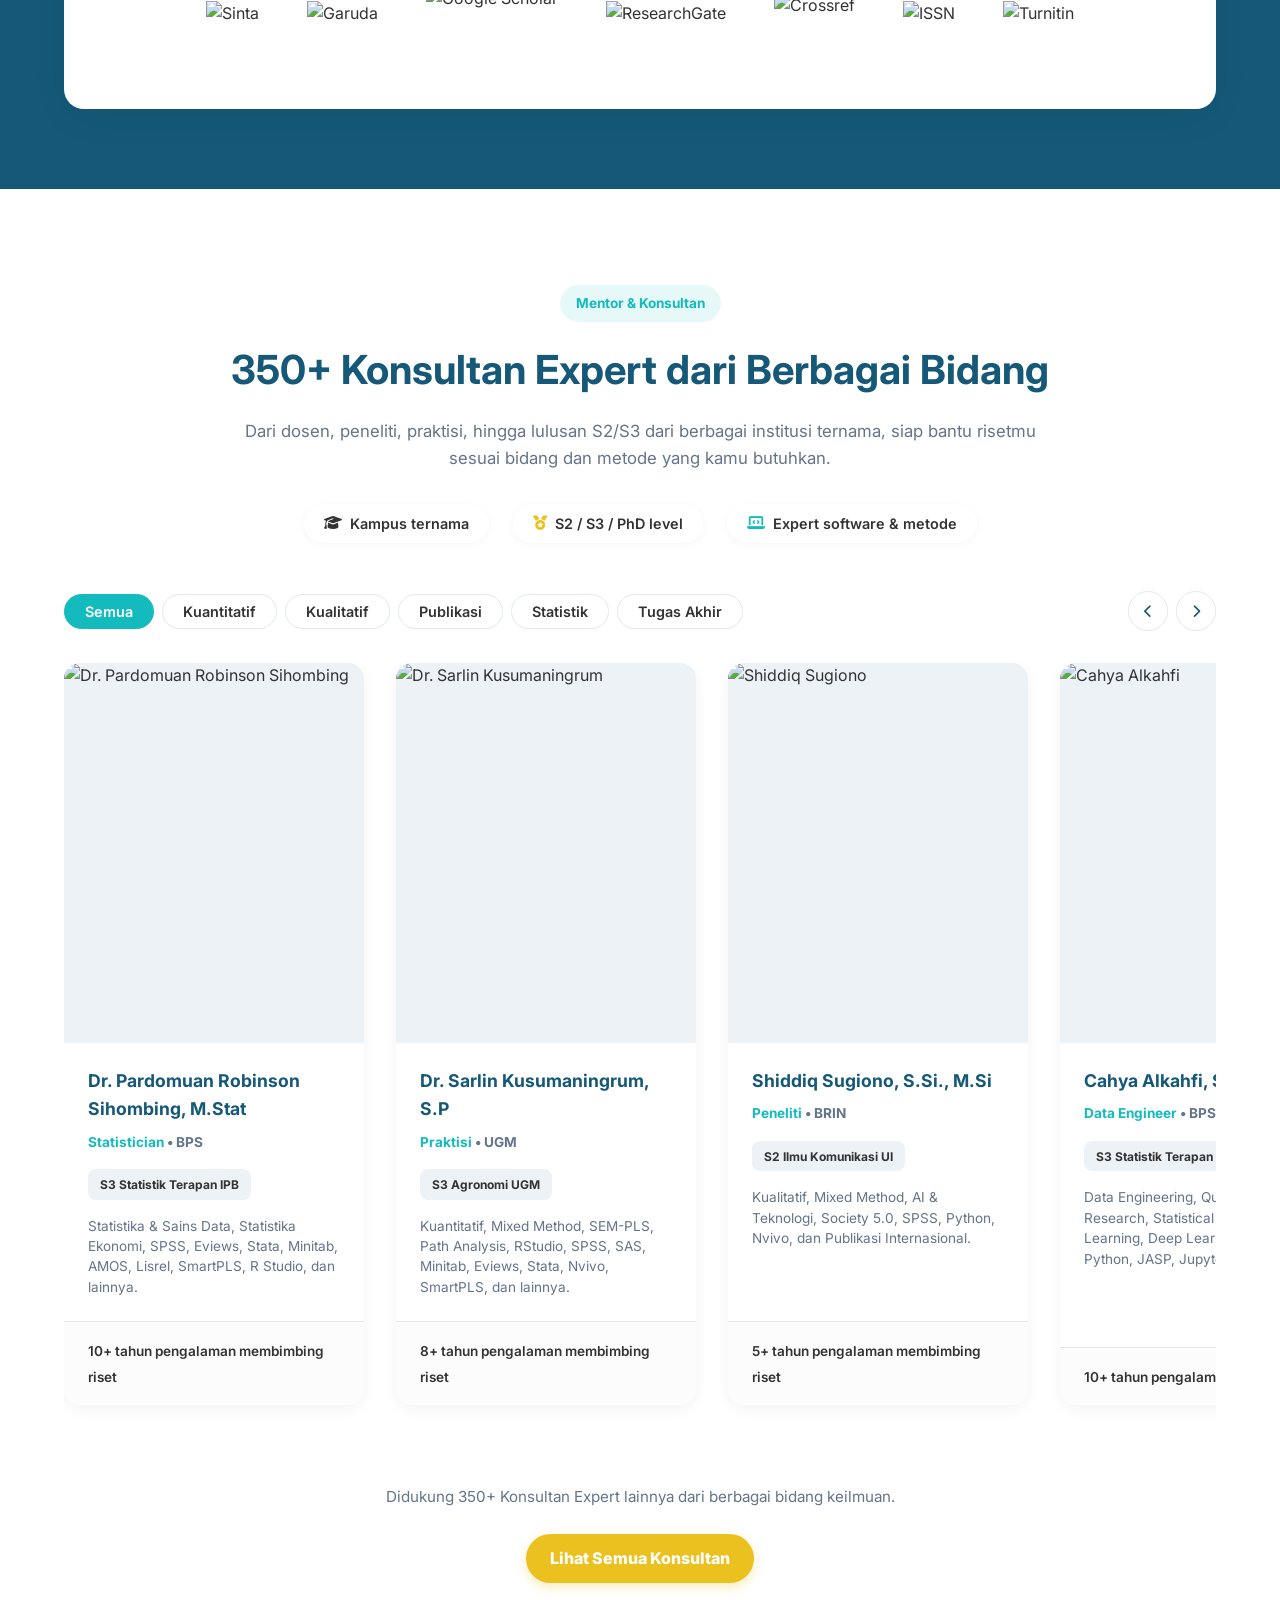
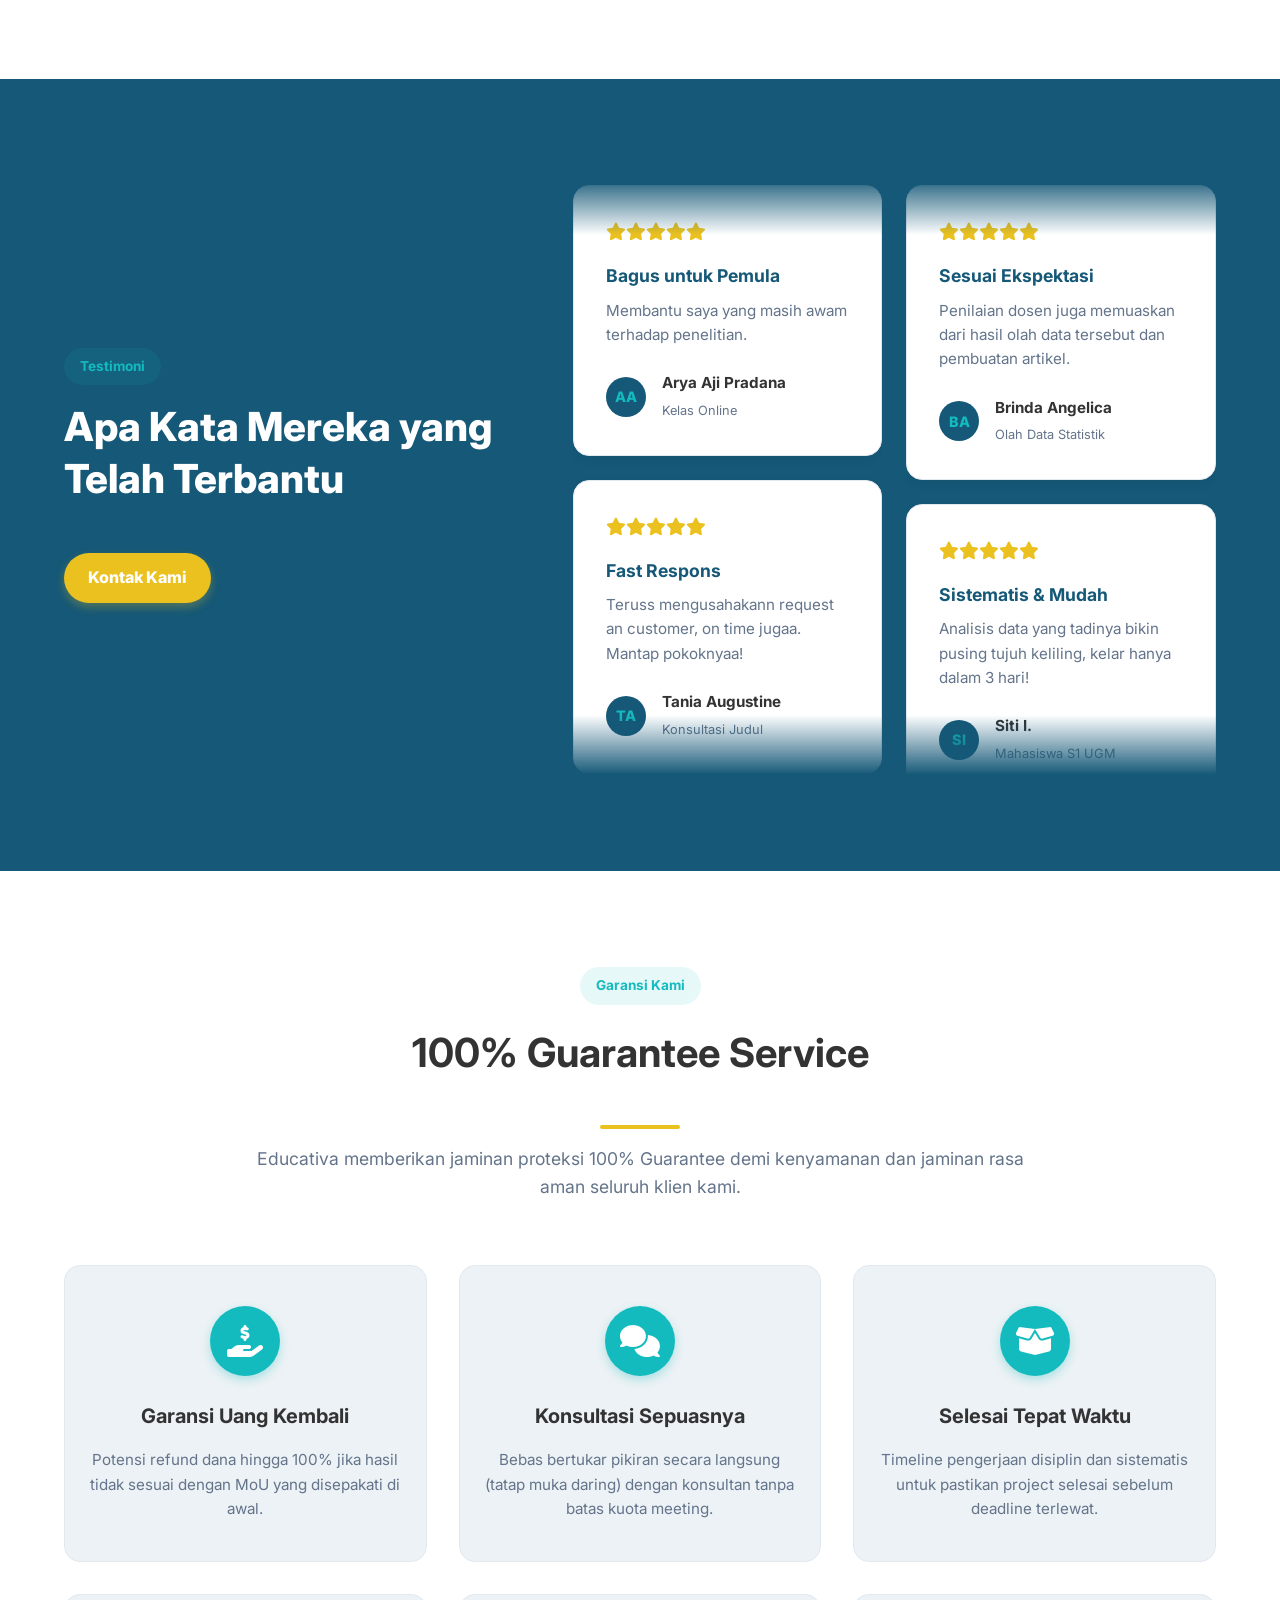
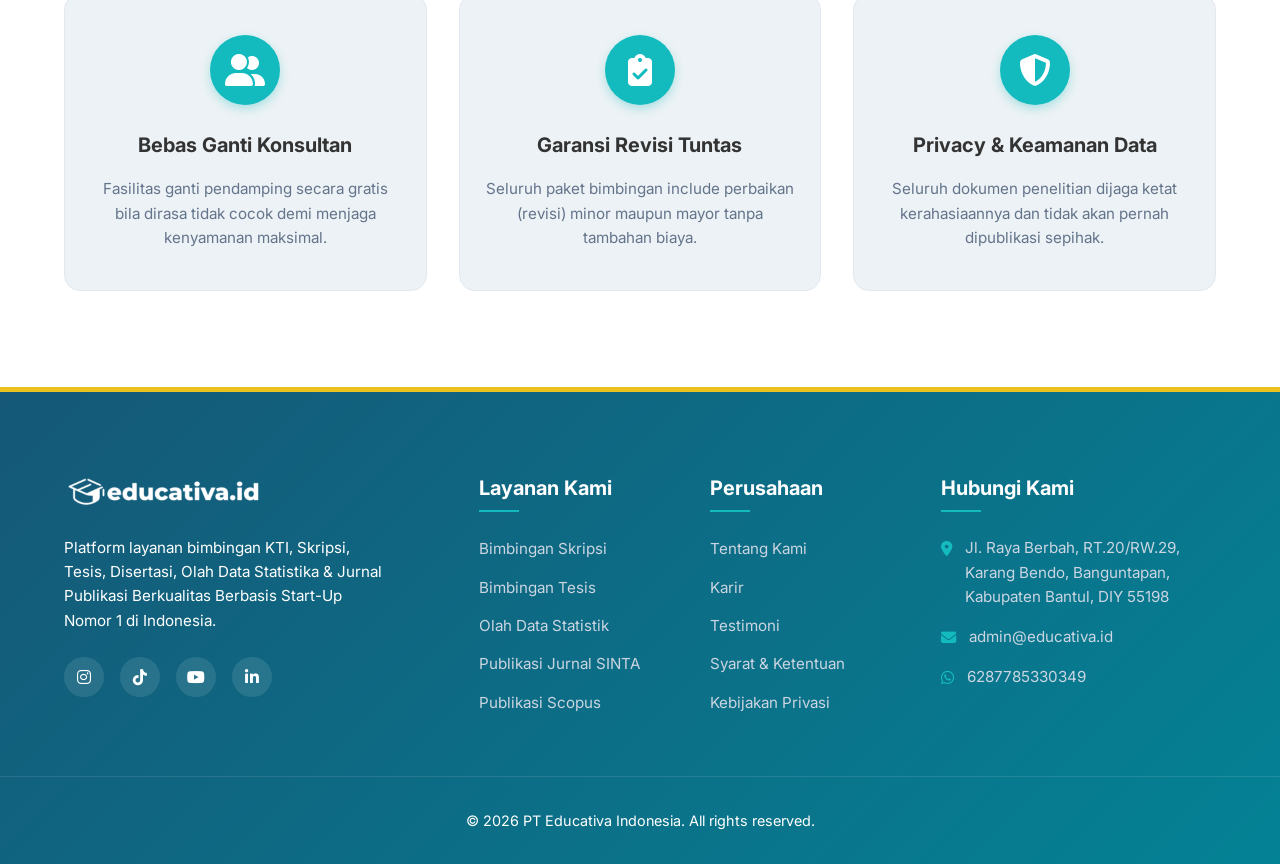
==== commit 685ad2d2: "Tambah section Klien, Dukungan Software, menu login register" ====
--- a/index.html
+++ b/index.html
@@ -37,10 +37,12 @@
         <ul class="nav-menu" id="nav-menu">
           <li><a href="#home" class="active">Home</a></li>
           <li><a href="#courses">Layanan</a></li>
+          <li><a href="#about">Tentang Kami</a></li>
+          <li><a href="#career">Karir</a></li>
           <li><a href="#contact">Kontak Kami</a></li>
           <li class="nav-icons-wrapper">
             <div class="nav-icons">
-              <a href="https://api.whatsapp.com/send?phone=6287785330349" target="_blank" class="btn btn-primary btn-pill btn-sm">Mulai Konsultasi <i class="fas fa-arrow-right"></i></a>
+              <button class="btn btn-primary btn-pill btn-sm" onclick="openAuthModal()" style="font-weight: 600; padding: 0.5rem 1.2rem;">Masuk</button>
               <div class="icon-wrapper" onclick="toggleNavDropdown('wishlist-dropdown')">
                 <i class="fa-regular fa-heart"></i>
                 <span class="badge" id="wishlist-badge">0</span>
@@ -138,27 +140,30 @@
 
     <!-- CLIENTS & MITRA SECTION (INFINITE MARQUEE) -->
     <section class="clients-section">
-      <div class="container text-center">
-        <h2 class="clients-title">Dipilih Puluhan Ribu Mahasiswa & Peneliti dari Berbagai Institusi</h2>
-        <p class="clients-subtitle">Dari S1-S3 hingga profesional, Educativa jadi partner riset end-to-end</p>
+      <div class="container">
+        <div style="display: flex; flex-direction: column; align-items: center; text-align: center; margin-bottom: 2rem;">
+          <span class="badge-mint">Klien & Mitra</span>
+          <h2 class="clients-title" style="margin-bottom: 0.5rem;">Dipilih Puluhan Ribu Mahasiswa & Peneliti dari Berbagai Institusi</h2>
+          <p class="clients-subtitle" style="margin-bottom: 0;">Dari S1-S3 hingga profesional, Educativa jadi partner riset end-to-end</p>
+        </div>
         
         <div class="marquee-container">
           <div class="marquee-track">
             <!-- SET 1 -->
-            <img src="https://educativa.id/wp-content/uploads/2026/02/UGM.png" alt="UGM">
-            <img src="https://educativa.id/wp-content/uploads/2026/02/UNY.png" alt="UNY">
-            <img src="https://educativa.id/wp-content/uploads/2026/02/UI.png" alt="UI">
-            <img src="https://educativa.id/wp-content/uploads/2026/02/ITB.png" alt="ITB">
-            <img src="https://educativa.id/wp-content/uploads/2026/02/BRIN.png" alt="BRIN">
-            <img src="https://educativa.id/wp-content/uploads/2026/02/BPS.png" alt="BPS">
+            <img src="assets/img/Logo_UGM.png" alt="UGM">
+            <img src="assets/img/Logo_UNY.png" alt="UNY">
+            <img src="assets/img/Logo_UI.png" alt="UI">
+            <img src="assets/img/Logo_ITB.png" alt="ITB">
+            <img src="assets/img/Logo_BRIN.png" alt="BRIN">
+            <img src="assets/img/Logo_BPS.png" alt="BPS">
 
             <!-- SET 2 -->
-            <img src="https://educativa.id/wp-content/uploads/2026/02/UGM.png" alt="UGM">
-            <img src="https://educativa.id/wp-content/uploads/2026/02/UNY.png" alt="UNY">
-            <img src="https://educativa.id/wp-content/uploads/2026/02/UI.png" alt="UI">
-            <img src="https://educativa.id/wp-content/uploads/2026/02/ITB.png" alt="ITB">
-            <img src="https://educativa.id/wp-content/uploads/2026/02/BRIN.png" alt="BRIN">
-            <img src="https://educativa.id/wp-content/uploads/2026/02/BPS.png" alt="BPS">
+            <img src="assets/img/Logo_UGM.png" alt="UGM">
+            <img src="assets/img/Logo_UNY.png" alt="UNY">
+            <img src="assets/img/Logo_UI.png" alt="UI">
+            <img src="assets/img/Logo_ITB.png" alt="ITB">
+            <img src="assets/img/Logo_BRIN.png" alt="BRIN">
+            <img src="assets/img/Logo_BPS.png" alt="BPS">
           </div>
         </div>
       </div>
@@ -167,7 +172,8 @@
     <!-- INTEGRATED SERVICES SLIDER SECTION -->
     <section class="services-slider-section" id="courses">
         <div class="container">
-            <div class="section-header">
+            <div class="section-header" style="display: flex; flex-direction: column; align-items: center; text-align: center;">
+                <span class="badge-mint">Layanan</span>
                 <h2>Pilih Layanan Sesuai Kebutuhanmu</h2>
                 <div class="divider-wave"></div>
                 <p style="margin-top: 1rem;">Harga transparan dengan jaminan 100% perlindungan garansi. Kualitas terbaik untuk menunjang penelitianmu.</p>
@@ -189,56 +195,207 @@
         </div>
     </section>
 
-    <!-- 100% GUARANTEE SERVICE SECTION -->
-    <section class="guarantee-section">
+    <!-- SUPPORTED TOOLS SECTION -->
+    <section class="tools-section">
+      <div class="container">
+        <div style="display: flex; flex-direction: column; align-items: center; text-align: center; margin-bottom: 2rem;">
+          <span class="badge-mint">Dukungan Software</span>
+          <h2 class="tools-title" style="margin-bottom: 0.5rem;">Dukungan Software & Database Riset Global</h2>
+          <p class="tools-subtitle" style="margin-bottom: 0;">Seluruh pendampingan pengolahan data hingga publikasi kami menggunakan standar perangkat lunak terlisensi dan layanan indeksasi jurnal bereputasi internasional yang diakui global.</p>
+        </div>
+        
+        <div class="tools-box">
+            <img src="assets/img/tools/spss_logo.png" alt="SPSS">
+            <img src="assets/img/tools/SmartPLS_Logo.png" alt="SmartPLS">
+            <img src="assets/img/tools/Python_logo.png" alt="Python">
+            <img src="assets/img/tools/RStudio_logo.png" alt="RStudio">
+            <img src="assets/img/tools/MATLAB_logo.png" alt="MATLAB">
+            <img src="assets/img/tools/Stata_logo.png" alt="Stata">
+            <img src="assets/img/tools/amos_logo.png" alt="AMOS">
+            <img src="assets/img/tools/lisrel_logo.png" alt="Lisrel">
+            <img src="assets/img/tools/Scopus_logo.png" alt="Scopus">
+            <img src="assets/img/tools/sinta_logo.png" alt="Sinta">
+            <img src="assets/img/tools/Garuda_logo.png" alt="Garuda">
+            <img src="assets/img/tools/GoogleScholar_logo.png" alt="Google Scholar">
+            <img src="assets/img/tools/ResearchGate_logo.png" alt="ResearchGate">
+            <img src="assets/img/tools/crosreff_logo.png" alt="Crossref">
+            <img src="assets/img/tools/ISSN_logo.png" alt="ISSN">
+            <img src="assets/img/tools/turnitin_logo.png" alt="Turnitin">
+        </div>
+      </div>
+    </section>
+
+    <!-- KONSULTAN EXPERT / MENTOR SECTION -->
+    <section class="mentor-section" id="mentors">
         <div class="container">
-            <div class="section-header">
-                <h2>100% Guarantee Service</h2>
-                <div class="divider-wave"></div>
-                <p style="margin-top: 1rem;">Educativa memberikan jaminan proteksi 100% Guarantee demi kenyamanan dan jaminan rasa aman seluruh klien kami.</p>
-            </div>
-            <div class="features-grid">
-                <div class="feature-card">
-                    <div class="feature-icon"><i class="fas fa-hand-holding-usd"></i></div>
-                    <h3>Garansi Uang Kembali</h3>
-                    <p>Potensi refund dana hingga 100% jika hasil tidak sesuai dengan MoU yang disepakati di awal.</p>
-                </div>
-                <div class="feature-card">
-                    <div class="feature-icon"><i class="fas fa-comments"></i></div>
-                    <h3>Konsultasi Sepuasnya</h3>
-                    <p>Bebas bertukar pikiran secara langsung (tatap muka daring) dengan konsultan tanpa batas kuota meeting.</p>
-                </div>
-                <div class="feature-card">
-                    <div class="feature-icon"><i class="fas fa-box-open"></i></div>
-                    <h3>Selesai Tepat Waktu</h3>
-                    <p>Timeline pengerjaan disiplin dan sistematis untuk pastikan project selesai sebelum deadline terlewat.</p>
-                </div>
-                <div class="feature-card">
-                    <div class="feature-icon"><i class="fas fa-user-friends"></i></div>
-                    <h3>Bebas Ganti Konsultan</h3>
-                    <p>Fasilitas ganti pendamping secara gratis bila dirasa tidak cocok demi menjaga kenyamanan maksimal.</p>
-                </div>
-                <div class="feature-card">
-                    <div class="feature-icon"><i class="fas fa-clipboard-check"></i></div>
-                    <h3>Garansi Revisi Tuntas</h3>
-                    <p>Seluruh paket bimbingan include perbaikan (revisi) minor maupun mayor tanpa tambahan biaya.</p>
-                </div>
-                <div class="feature-card">
-                    <div class="feature-icon"><i class="fas fa-shield-alt"></i></div>
-                    <h3>Privacy & Keamanan Data</h3>
-                    <p>Seluruh dokumen penelitian dijaga ketat kerahasiaannya dan tidak akan pernah dipublikasi sepihak.</p>
-                </div>
+            <div class="mentor-header text-center" style="display: flex; flex-direction: column; align-items: center;">
+                <span class="badge-mint">Mentor & Konsultan</span>
+                <h2>350+ Konsultan Expert dari Berbagai Bidang</h2>
+                <p>Dari dosen, peneliti, praktisi, hingga lulusan S2/S3 dari berbagai institusi ternama, siap bantu risetmu sesuai bidang dan metode yang kamu butuhkan.</p>
+                <div class="mentor-chips">
+                    <span class="chip"><i class="fas fa-graduation-cap text-navy"></i> Kampus ternama</span>
+                    <span class="chip"><i class="fas fa-medal text-yellow"></i> S2 / S3 / PhD level</span>
+                    <span class="chip"><i class="fas fa-laptop-code text-teal"></i> Expert software & metode</span>
+                </div>
+            </div>
+
+            <div class="mentor-controls">
+                <div class="mentor-filters">
+                    <button class="filter-btn active" data-filter="Semua">Semua</button>
+                    <button class="filter-btn" data-filter="Kuantitatif">Kuantitatif</button>
+                    <button class="filter-btn" data-filter="Kualitatif">Kualitatif</button>
+                    <button class="filter-btn" data-filter="Publikasi">Publikasi</button>
+                    <button class="filter-btn" data-filter="Statistik">Statistik</button>
+                    <button class="filter-btn" data-filter="Tugas Akhir">Tugas Akhir</button>
+                </div>
+                <div class="mentor-nav">
+                    <button class="mentor-arrow" id="mentor-prev" aria-label="Previous Mentors"><i class="fas fa-chevron-left"></i></button>
+                    <button class="mentor-arrow" id="mentor-next" aria-label="Next Mentors"><i class="fas fa-chevron-right"></i></button>
+                </div>
+            </div>
+
+            <!-- Mentor Slider Container -->
+            <div class="mentor-slider-wrapper">
+                <div class="mentor-slider" id="mentor-slider">
+                    <!-- Mentor 1 -->
+                    <div class="mentor-card" data-category="Statistik,Kuantitatif,Semua">
+                        <div class="m-card-img">
+                            <img src="https://images.unsplash.com/photo-1560250097-0b93528c311a?auto=format&fit=crop&w=400&q=80" alt="Dr. Pardomuan Robinson Sihombing">
+                        </div>
+                        <div class="m-card-body">
+                            <h3>Dr. Pardomuan Robinson Sihombing, M.Stat</h3>
+                            <div class="m-job-title"><span class="text-teal">Statistician</span> &bull; <span>BPS</span></div>
+                            <span class="m-edu-badge">S3 Statistik Terapan IPB</span>
+                            <p class="m-skills">Statistika & Sains Data, Statistika Ekonomi, SPSS, Eviews, Stata, Minitab, AMOS, Lisrel, SmartPLS, R Studio, dan lainnya.</p>
+                        </div>
+                        <div class="m-card-footer">
+                            <strong>10+ tahun pengalaman membimbing riset</strong>
+                        </div>
+                    </div>
+                    <!-- Mentor 2 -->
+                    <div class="mentor-card" data-category="Kuantitatif,Semua">
+                        <div class="m-card-img">
+                            <img src="https://images.unsplash.com/photo-1573496359142-b8d87734a5a2?auto=format&fit=crop&w=400&q=80" alt="Dr. Sarlin Kusumaningrum">
+                        </div>
+                        <div class="m-card-body">
+                            <h3>Dr. Sarlin Kusumaningrum, S.P</h3>
+                            <div class="m-job-title"><span class="text-teal">Praktisi</span> &bull; <span>UGM</span></div>
+                            <span class="m-edu-badge">S3 Agronomi UGM</span>
+                            <p class="m-skills">Kuantitatif, Mixed Method, SEM-PLS, Path Analysis, RStudio, SPSS, SAS, Minitab, Eviews, Stata, Nvivo, SmartPLS, dan lainnya.</p>
+                        </div>
+                        <div class="m-card-footer">
+                            <strong>8+ tahun pengalaman membimbing riset</strong>
+                        </div>
+                    </div>
+                    <!-- Mentor 3 -->
+                    <div class="mentor-card" data-category="Kualitatif,Publikasi,Semua">
+                        <div class="m-card-img">
+                            <img src="https://images.unsplash.com/photo-1519085360753-af0119f7cbe7?auto=format&fit=crop&w=400&q=80" alt="Shiddiq Sugiono">
+                        </div>
+                        <div class="m-card-body">
+                            <h3>Shiddiq Sugiono, S.Si., M.Si</h3>
+                            <div class="m-job-title"><span class="text-teal">Peneliti</span> &bull; <span>BRIN</span></div>
+                            <span class="m-edu-badge">S2 Ilmu Komunikasi UI</span>
+                            <p class="m-skills">Kualitatif, Mixed Method, AI & Teknologi, Society 5.0, SPSS, Python, Nvivo, dan Publikasi Internasional.</p>
+                        </div>
+                        <div class="m-card-footer">
+                            <strong>5+ tahun pengalaman membimbing riset</strong>
+                        </div>
+                    </div>
+                    <!-- Mentor 4 -->
+                    <div class="mentor-card" data-category="Statistik,Kuantitatif,Semua">
+                        <div class="m-card-img">
+                            <img src="https://images.unsplash.com/photo-1557862921-37829c790f19?auto=format&fit=crop&w=400&q=80" alt="Cahya Alkahfi">
+                        </div>
+                        <div class="m-card-body">
+                            <h3>Cahya Alkahfi, S.Si., M.Si</h3>
+                            <div class="m-job-title"><span class="text-teal">Data Engineer</span> &bull; <span>BPS</span></div>
+                            <span class="m-edu-badge">S3 Statistik Terapan IPB</span>
+                            <p class="m-skills">Data Engineering, Quantitative Research, Statistical Analysis, Machine Learning, Deep Learning, RStudio, Python, JASP, Jupyter, dll.</p>
+                        </div>
+                        <div class="m-card-footer">
+                            <strong>10+ tahun pengalaman data analysis</strong>
+                        </div>
+                    </div>
+                    <!-- Mentor 5 -->
+                    <div class="mentor-card" data-category="Publikasi,Semua">
+                        <div class="m-card-img">
+                            <img src="https://images.unsplash.com/photo-1537511446984-935f663eb1f4?auto=format&fit=crop&w=400&q=80" alt="Prof. Dr. Andi Budianto">
+                        </div>
+                        <div class="m-card-body">
+                            <h3>Prof. Dr. Andi Budianto</h3>
+                            <div class="m-job-title"><span class="text-teal">Dosen Penilai</span> &bull; <span>Universitas Diponegoro</span></div>
+                            <span class="m-edu-badge">S3 Ilmu Publikasi</span>
+                            <p class="m-skills">Jurnal Internasional Berkualitas, Proofreading Artikel, Scopus Q1-Q4, SINTA, Referensi dan Mendeley, dll.</p>
+                        </div>
+                        <div class="m-card-footer">
+                            <strong>15+ tahun pengalaman riset ilmiah</strong>
+                        </div>
+                    </div>
+                    <!-- Mentor 6 -->
+                    <div class="mentor-card" data-category="Tugas Akhir,Kualitatif,Semua">
+                        <div class="m-card-img">
+                            <img src="https://images.unsplash.com/photo-1568602471122-7832951cc4c5?auto=format&fit=crop&w=400&q=80" alt="M. Reza Fahlevi">
+                        </div>
+                        <div class="m-card-body">
+                            <h3>M. Reza Fahlevi, M.Pd</h3>
+                            <div class="m-job-title"><span class="text-teal">Pendamping Riset</span> &bull; <span>Konsultan Independen</span></div>
+                            <span class="m-edu-badge">S2 Pendidikan Dasar</span>
+                            <p class="m-skills">Skripsi, Tesis, PTK, Metodologi Kualitatif, Wawancara Mendalam, Observasi Kasus, dan Olah Data Edukasi.</p>
+                        </div>
+                        <div class="m-card-footer">
+                            <strong>6+ tahun mendampingi mahasiswa</strong>
+                        </div>
+                    </div>
+                    <!-- Mentor 7 -->
+                    <div class="mentor-card" data-category="Statistik,Kuantitatif,Semua">
+                        <div class="m-card-img">
+                            <img src="https://images.unsplash.com/photo-1580489944761-15a19d654956?auto=format&fit=crop&w=400&q=80" alt="Sarah Wulandari">
+                        </div>
+                        <div class="m-card-body">
+                            <h3>Sarah Wulandari, M.Si</h3>
+                            <div class="m-job-title"><span class="text-teal">Data Scientist</span> &bull; <span>Tech Startup</span></div>
+                            <span class="m-edu-badge">S2 Ilmu Kelautan IPB</span>
+                            <p class="m-skills">Python, RStudio, PowerBI, Tableau, Regresi Berganda, ANOVA, Data Cleaning, dan Visualisasi Data.</p>
+                        </div>
+                        <div class="m-card-footer">
+                            <strong>4+ tahun mengolah data saintifik</strong>
+                        </div>
+                    </div>
+                    <!-- Mentor 8 -->
+                    <div class="mentor-card" data-category="Kualitatif,Tugas Akhir,Semua">
+                        <div class="m-card-img">
+                            <img src="https://images.unsplash.com/photo-1598550874175-4d0ef436c909?auto=format&fit=crop&w=400&q=80" alt="Ir. Nisa Lestari">
+                        </div>
+                        <div class="m-card-body">
+                            <h3>Ir. Nisa Lestari, M.A</h3>
+                            <div class="m-job-title"><span class="text-teal">Peneliti Etnografi</span> &bull; <span>LSM Sosial</span></div>
+                            <span class="m-edu-badge">S2 Antropologi UGM</span>
+                            <p class="m-skills">Penelitian Sosial, NVivo 12, Grounded Theory, Etnografi Komunitas, Studi Kasus, dan FGD Analysis.</p>
+                        </div>
+                        <div class="m-card-footer">
+                            <strong>8+ tahun memimpin FGD dan observasi</strong>
+                        </div>
+                    </div>
+                </div>
+            </div>
+
+            <div class="mentor-footer text-center" style="margin-top: 3rem; display: flex; flex-direction: column; align-items: center;">
+                <p style="color: var(--text-muted); font-size: 0.95rem; margin-bottom: 0;">Didukung 350+ Konsultan Expert lainnya dari berbagai bidang keilmuan.</p>
+                <a href="#contact" class="btn btn-primary btn-pill" style="margin-top: 1.5rem;">Lihat Semua Konsultan</a>
             </div>
         </div>
     </section>
+
+
 
     <!-- TESTIMONIALS SECTION (REDESIGN: 2 COLUMNS, INFINITE VERTICAL SCROLL) -->
     <section class="testimonials-section" id="testimonials">
         <div class="container testimonials-container">
             <!-- Left Side / Header Area -->
             <div class="testimonials-left">
-                <span class="badge-testimoni">Testimoni</span>
-                <h2 class="testimoni-title">Apa Kata Mereka yang <span class="text-teal">Telah Terbantu</span></h2>
+                <span class="badge-mint">Testimoni</span>
+                <h2 class="testimoni-title">Apa Kata Mereka yang Telah Terbantu</h2>
                 <a href="#contact" class="btn btn-primary btn-pill mt-2">Kontak Kami</a>
             </div>
             
@@ -432,6 +589,51 @@
     </section>
 
     
+    <!-- 100% GUARANTEE SERVICE SECTION -->
+    <section class="guarantee-section" id="guarantee">
+        <div class="container">
+            <div class="section-header" style="display: flex; flex-direction: column; align-items: center; text-align: center;">
+                <span class="badge-mint">Garansi Kami</span>
+                <h2>100% Guarantee Service</h2>
+                <div class="divider-wave"></div>
+                <p style="margin-top: 1rem;">Educativa memberikan jaminan proteksi 100% Guarantee demi kenyamanan dan jaminan rasa aman seluruh klien kami.</p>
+            </div>
+            <div class="features-grid">
+                <div class="feature-card">
+                    <div class="feature-icon"><i class="fas fa-hand-holding-usd"></i></div>
+                    <h3>Garansi Uang Kembali</h3>
+                    <p>Potensi refund dana hingga 100% jika hasil tidak sesuai dengan MoU yang disepakati di awal.</p>
+                </div>
+                <div class="feature-card">
+                    <div class="feature-icon"><i class="fas fa-comments"></i></div>
+                    <h3>Konsultasi Sepuasnya</h3>
+                    <p>Bebas bertukar pikiran secara langsung (tatap muka daring) dengan konsultan tanpa batas kuota meeting.</p>
+                </div>
+                <div class="feature-card">
+                    <div class="feature-icon"><i class="fas fa-box-open"></i></div>
+                    <h3>Selesai Tepat Waktu</h3>
+                    <p>Timeline pengerjaan disiplin dan sistematis untuk pastikan project selesai sebelum deadline terlewat.</p>
+                </div>
+                <div class="feature-card">
+                    <div class="feature-icon"><i class="fas fa-user-friends"></i></div>
+                    <h3>Bebas Ganti Konsultan</h3>
+                    <p>Fasilitas ganti pendamping secara gratis bila dirasa tidak cocok demi menjaga kenyamanan maksimal.</p>
+                </div>
+                <div class="feature-card">
+                    <div class="feature-icon"><i class="fas fa-clipboard-check"></i></div>
+                    <h3>Garansi Revisi Tuntas</h3>
+                    <p>Seluruh paket bimbingan include perbaikan (revisi) minor maupun mayor tanpa tambahan biaya.</p>
+                </div>
+                <div class="feature-card">
+                    <div class="feature-icon"><i class="fas fa-shield-alt"></i></div>
+                    <h3>Privacy & Keamanan Data</h3>
+                    <p>Seluruh dokumen penelitian dijaga ketat kerahasiaannya dan tidak akan pernah dipublikasi sepihak.</p>
+                </div>
+            </div>
+        </div>
+    </section>
+
+
 
     <!-- PROMO MODAL -->
     <div class="modal-overlay" id="promo-modal">
@@ -544,6 +746,62 @@
     <!-- TOAST CONTAINER -->
     <div id="toast-container" class="toast-container"></div>
 
+    <!-- AUTH MODAL (LOGIN & REGISTER) -->
+    <div class="auth-modal-overlay" id="auth-modal" style="display: none;">
+      <div class="auth-card">
+        <button class="auth-close-btn" onclick="closeAuthModal()" aria-label="Tutup">
+          <i class="fas fa-times"></i>
+        </button>
+        
+        <div class="auth-header text-center">
+          <img src="assets/Logo-Educativa.png" alt="Educativa Logo" class="auth-logo">
+          <h2>Selamat Datang!</h2>
+          <p>Silakan masuk atau daftar untuk melanjutkan.</p>
+        </div>
+
+        <div class="auth-tabs">
+          <button class="auth-tab-btn active" id="tab-login" onclick="switchAuthTab('login')">Masuk</button>
+          <button class="auth-tab-btn" id="tab-register" onclick="switchAuthTab('register')">Daftar</button>
+        </div>
+
+        <!-- FORM LOGIN -->
+        <form class="auth-form" id="form-login" onsubmit="event.preventDefault(); alert('Login berhasil (Demo)!'); closeAuthModal();">
+          <div class="form-group">
+            <label for="login-email">Email</label>
+            <input type="email" id="login-email" placeholder="Masukkan email Anda" required>
+          </div>
+          <div class="form-group">
+            <label for="login-password">Password</label>
+            <input type="password" id="login-password" placeholder="Masukkan password" required>
+          </div>
+          <div class="form-options">
+            <label class="remember-me">
+              <input type="checkbox"> Ingat saya
+            </label>
+            <a href="#" class="forgot-password">Lupa Password?</a>
+          </div>
+          <button type="submit" class="btn btn-primary" style="width: 100%; border-radius: 999px; font-weight: 700; padding: 0.8rem;">Masuk Sekarang</button>
+        </form>
+
+        <!-- FORM DAFTAR -->
+        <form class="auth-form" id="form-register" style="display: none;" onsubmit="event.preventDefault(); alert('Pendaftaran berhasil (Demo)! Silakan login.'); switchAuthTab('login');">
+          <div class="form-group">
+            <label for="reg-name">Nama Lengkap</label>
+            <input type="text" id="reg-name" placeholder="John Doe" required>
+          </div>
+          <div class="form-group">
+            <label for="reg-email">Email</label>
+            <input type="email" id="reg-email" placeholder="johndoe@email.com" required>
+          </div>
+          <div class="form-group">
+            <label for="reg-password">Password</label>
+            <input type="password" id="reg-password" placeholder="Buat password baru" minlength="6" required>
+          </div>
+          <button type="submit" class="btn btn-primary" style="width: 100%; border-radius: 999px; font-weight: 700; padding: 0.8rem;">Daftar Akun</button>
+        </form>
+      </div>
+    </div>
+
     <!-- MAIN SCRIPT -->
     <script src="script.js"></script>
   </body>
--- a/style.css
+++ b/style.css
@@ -913,10 +913,9 @@
    TESTIMONIALS SECTION (Vertical Marquee)
 --------------------------------------- */
 .testimonials-section {
-    background-color: white;
+    background-color: var(--primary-navy);
     padding: 6rem 0;
     overflow: hidden;
-    border-top: 1px solid var(--border-color);
 }
 
 .testimonials-container {
@@ -934,13 +933,14 @@
 }
 
 .testimonials-left {
-    color: var(--text-main);
+    color: white;
 }
 
 .badge-testimoni {
     display: inline-block;
-    background-color: rgba(20, 187, 190, 0.1);
-    color: var(--primary-color);
+    background-color: transparent;
+    border: 1px solid rgba(255, 255, 255, 0.4);
+    color: white;
     padding: 0.5rem 1rem;
     border-radius: 8px;
     font-size: 0.9rem;
@@ -953,7 +953,7 @@
     font-weight: 800;
     line-height: 1.3;
     margin-bottom: 2rem;
-    color: var(--primary-navy);
+    color: white;
 }
 
 /* Revert btn primary to standard gold for light background */
@@ -1079,11 +1079,238 @@
 }
 
 /* -------------------------------------
+   KONSULTAN EXPERT / MENTOR SECTION
+--------------------------------------- */
+.mentor-section {
+    padding: 6rem 0;
+    background-color: var(--bg-main);
+    overflow: hidden;
+}
+
+.mentor-header {
+    margin-bottom: 3rem;
+}
+
+.badge-mint {
+    display: inline-block;
+    background-color: rgba(20, 187, 190, 0.1);
+    color: var(--primary-color);
+    padding: 0.5rem 1rem;
+    border-radius: 999px;
+    font-size: 0.85rem;
+    font-weight: 700;
+    margin-bottom: 1rem;
+}
+
+.mentor-header h2 {
+    font-size: 2.5rem;
+    color: var(--primary-navy);
+    margin-bottom: 1rem;
+    text-align: center;
+}
+
+.mentor-header p {
+    color: var(--text-muted);
+    font-size: 1.05rem;
+    max-width: 800px;
+    margin: 0 auto 2rem;
+    text-align: center;
+}
+
+.mentor-chips {
+    display: flex;
+    justify-content: center;
+    gap: 1.5rem;
+    flex-wrap: wrap;
+}
+
+.mentor-chips .chip {
+    background-color: white;
+    padding: 0.5rem 1.25rem;
+    border-radius: 999px;
+    font-size: 0.9rem;
+    font-weight: 600;
+    color: var(--text-main);
+    box-shadow: 0 2px 10px rgba(0,0,0,0.04);
+    display: flex;
+    align-items: center;
+    gap: 0.5rem;
+}
+
+.mentor-controls {
+    display: flex;
+    justify-content: space-between;
+    align-items: center;
+    margin-bottom: 2rem;
+    flex-wrap: wrap;
+    gap: 1rem;
+}
+
+.mentor-filters {
+    display: flex;
+    gap: 0.5rem;
+    flex-wrap: wrap;
+}
+
+.filter-btn {
+    background-color: white;
+    border: 1px solid var(--border-color);
+    color: var(--text-main);
+    padding: 0.5rem 1.25rem;
+    border-radius: 999px;
+    font-size: 0.9rem;
+    font-weight: 600;
+    cursor: pointer;
+    transition: all 0.2s ease;
+}
+
+.filter-btn:hover {
+    background-color: var(--bg-light);
+}
+
+.filter-btn.active {
+    background-color: var(--primary-color);
+    color: white;
+    border-color: var(--primary-color);
+}
+
+.mentor-nav {
+    display: flex;
+    gap: 0.5rem;
+}
+
+.mentor-arrow {
+    width: 40px;
+    height: 40px;
+    border-radius: 50%;
+    background-color: white;
+    border: 1px solid var(--border-color);
+    color: var(--primary-navy);
+    display: flex;
+    justify-content: center;
+    align-items: center;
+    cursor: pointer;
+    transition: all 0.2s ease;
+}
+
+.mentor-arrow:hover {
+    background-color: var(--primary-color);
+    color: white;
+    border-color: var(--primary-color);
+}
+
+.mentor-slider-wrapper {
+    position: relative;
+    width: 100%;
+}
+
+.mentor-slider {
+    display: flex;
+    gap: 2rem;
+    overflow-x: auto;
+    scroll-behavior: smooth;
+    scroll-snap-type: x mandatory;
+    padding-bottom: 2rem; /* Avoid clipping shadows */
+    /* Hide scrollbar */
+    -ms-overflow-style: none;
+    scrollbar-width: none;
+}
+.mentor-slider::-webkit-scrollbar {
+    display: none;
+}
+
+.mentor-card {
+    min-width: 300px;
+    max-width: 300px;
+    background-color: white;
+    border-radius: 16px;
+    scroll-snap-align: start;
+    box-shadow: 0 4px 15px rgba(0,0,0,0.05);
+    display: flex;
+    flex-direction: column;
+    overflow: hidden;
+    transition: transform 0.3s ease;
+}
+
+.mentor-card:hover {
+    transform: translateY(-5px);
+    box-shadow: 0 10px 25px rgba(0,0,0,0.08);
+}
+
+.m-card-img {
+    height: 380px;
+    background-color: var(--bg-light);
+    overflow: hidden;
+    display: flex;
+    justify-content: center;
+    align-items: flex-end;
+}
+
+.m-card-img img {
+    width: 100%;
+    height: 100%;
+    object-fit: cover;
+    object-position: top;
+}
+
+.m-card-body {
+    padding: 1.5rem;
+    flex: 1;
+}
+
+.m-card-body h3 {
+    font-size: 1.1rem;
+    color: var(--primary-navy);
+    margin-bottom: 0.5rem;
+}
+
+.m-job-title {
+    font-size: 0.85rem;
+    font-weight: 700;
+    color: var(--text-muted);
+    margin-bottom: 1rem;
+}
+
+.m-job-title span.text-teal {
+    color: var(--primary-color);
+}
+
+.m-edu-badge {
+    display: inline-block;
+    background-color: var(--bg-light);
+    color: var(--text-main);
+    padding: 0.35rem 0.75rem;
+    border-radius: 8px;
+    font-size: 0.75rem;
+    font-weight: 700;
+    margin-bottom: 1rem;
+}
+
+.m-skills {
+    font-size: 0.85rem;
+    color: var(--text-muted);
+    line-height: 1.5;
+    margin-bottom: 0;
+}
+
+.m-card-footer {
+    padding: 1rem 1.5rem;
+    border-top: 1px solid var(--border-color);
+    background-color: rgba(0,0,0,0.01);
+}
+
+.m-card-footer strong {
+    font-size: 0.85rem;
+    color: var(--text-main);
+    font-weight: 600;
+}
+
+/* -------------------------------------
    INTEGRATED SERVICES SLIDER SECTION
 --------------------------------------- */
 .services-slider-section {
   padding: 5rem 0;
-  background-color: var(--bg-light);
+  background-color: white;
 }
 
 .services-slider-section .section-header {
@@ -1128,11 +1355,11 @@
 }
 
 .prev-btn {
-  left: -40px;
+  left: -70px;
 }
 
 .next-btn {
-  right: -40px;
+  right: -70px;
 }
 
 .slider-container {
@@ -1144,11 +1371,12 @@
   padding: 1rem 0 2rem 0; /* Add padding for box-shadow visibility */
   scrollbar-width: none; /* Firefox */
   -ms-overflow-style: none;  /* IE and Edge */
-  cursor: grab;
+  cursor: url('data:image/svg+xml;utf8,<svg xmlns="http://www.w3.org/2000/svg" width="26" height="26" viewBox="0 0 24 24" fill="white" stroke="black" stroke-width="1.5" stroke-linecap="round" stroke-linejoin="round"><path d="M10 13V4a2 2 0 0 1 4 0v9"/><path d="M14 13V6a2 2 0 0 1 4 0v7"/><path d="M18 13V8a2 2 0 0 1 4 0v8a8 8 0 0 1-16 0V10a2 2 0 0 1 4 0v3"/></svg>') 13 13, grab;
+  user-select: none;
 }
 
 .slider-container:active {
-  cursor: grabbing;
+  cursor: url('data:image/svg+xml;utf8,<svg xmlns="http://www.w3.org/2000/svg" width="26" height="26" viewBox="0 0 24 24" fill="white" stroke="black" stroke-width="1.5" stroke-linecap="round" stroke-linejoin="round"><path d="M10 15V5a2 2 0 0 1 4 0v10"/><path d="M14 15V7a2 2 0 0 1 4 0v8"/><path d="M18 15V9a2 2 0 0 1 4 0v8a8 8 0 0 1-16 0v-6a2 2 0 0 1 4 0v7"/></svg>') 13 13, grabbing;
 }
 
 .slider-container::-webkit-scrollbar {
@@ -1185,6 +1413,7 @@
   width: 100%;
   height: 100%;
   object-fit: cover;
+  pointer-events: none; /* Prevent accidental ghost dragging */
 }
 
 .service-badge {
@@ -1210,10 +1439,10 @@
 
 .service-subtitle {
   font-size: 0.85rem;
+  color: var(--primary-color);
   font-weight: 700;
-  color: var(--primary-color);
+  display: block;
   margin-bottom: 0.3rem;
-  display: block;
 }
 
 .service-title {
@@ -1309,6 +1538,31 @@
 
 .btn-add-cart:hover {
   background-color: var(--primary-dark);
+}
+
+/* -------------------------------------
+   CARD BUTTON & HOVER (SERVICES SLIDER)
+--------------------------------------- */
+.service-card-btn {
+  width: 100%;
+  padding: 0.8rem;
+  font-weight: 700;
+  color: var(--primary-color);
+  background-color: transparent;
+  border: 1px solid var(--primary-color);
+  border-radius: 999px;
+  transition: all 0.3s ease;
+  cursor: pointer;
+  display: flex;
+  justify-content: center;
+  align-items: center;
+}
+
+.service-card-btn:hover {
+  background-color: var(--primary-color);
+  color: white;
+  transform: translateY(-2px);
+  box-shadow: 0 4px 10px rgba(20, 187, 190, 0.2);
 }
 
 /* -------------------------------------
@@ -1895,7 +2149,6 @@
   padding: 4rem 0 3rem;
   background-color: var(--bg-main);
   overflow: hidden;
-  border-bottom: 1px solid var(--border-color);
 }
 
 .clients-title {
@@ -1946,9 +2199,14 @@
 .marquee-track {
   display: flex;
   gap: 4rem;
+  padding-right: 4rem;
   animation: scrollMarquee 20s linear infinite;
   align-items: center;
   width: max-content;
+}
+
+.marquee-track:hover {
+  animation-play-state: paused;
 }
 
 .marquee-track img {
@@ -1957,11 +2215,12 @@
   object-fit: contain;
   filter: grayscale(100%) opacity(60%);
   transition: all var(--transition-normal);
+  cursor: pointer;
 }
 
 .marquee-track img:hover {
   filter: grayscale(0%) opacity(100%);
-  transform: scale(1.1);
+  transform: scale(1.05);
 }
 
 @keyframes scrollMarquee {
@@ -1969,9 +2228,71 @@
     transform: translateX(0);
   }
   100% {
-    /* Translate by exactly half since it contains duplicate sets */
-    transform: translateX(calc(-50% - 2rem));
-  }
+    /* Translate exactly half of total mathematically identical flex-width */
+    transform: translateX(-50%);
+  }
+}
+
+/* -------------------------------------
+   SUPPORTED TOOLS SECTION
+--------------------------------------- */
+.tools-section {
+  padding: 4rem 0 5rem;
+  background-color: var(--primary-navy);
+}
+
+.tools-title {
+  font-size: 2rem;
+  font-weight: 800;
+  color: white;
+  margin-bottom: 0.5rem;
+  text-align: center;
+}
+
+.tools-subtitle {
+  color: white;
+  font-size: 1.05rem;
+  margin: 0 auto 3rem;
+  max-width: 800px;
+  text-align: center;
+}
+
+.tools-box {
+  width: 100%;
+  box-sizing: border-box;
+  background-color: white;
+  border-radius: 20px;
+  padding: 3rem;
+  box-shadow: 0 10px 40px rgba(0,0,0,0.04);
+  display: flex;
+  flex-wrap: wrap;
+  justify-content: center;
+  align-items: center;
+  gap: 3rem;
+}
+
+.tools-box img {
+  height: 45px; /* Average height */
+  max-width: 140px; /* Base width constraint so long logos don't dominate */
+  object-fit: contain;
+  transition: all var(--transition-fast);
+}
+
+/* Specific scale ups for logos that appear too small */
+.tools-box img[alt="Crossref"],
+.tools-box img[alt="AMOS"] {
+  height: 60px;
+  max-width: 180px;
+}
+
+.tools-box img[alt="Google Scholar"],
+.tools-box img[alt="MATLAB"] {
+  height: 75px;
+  max-width: 220px;
+}
+
+.tools-box img:hover {
+  transform: scale(1.08);
 }
 
 /* -------------------------------------
@@ -2123,3 +2444,182 @@
     grid-template-columns: 1fr;
   }
 }
+
+/* -------------------------------------
+   AUTH MODAL (LOGIN & REGISTER)
+--------------------------------------- */
+.auth-modal-overlay {
+  position: fixed;
+  top: 0;
+  left: 0;
+  width: 100%;
+  height: 100%;
+  background-color: rgba(15, 23, 42, 0.6);
+  backdrop-filter: blur(8px);
+  -webkit-backdrop-filter: blur(8px);
+  z-index: 10000;
+  display: flex;
+  justify-content: center;
+  align-items: center;
+  opacity: 0;
+  visibility: hidden;
+  transition: all 0.3s ease;
+  padding: 1rem;
+}
+
+.auth-modal-overlay.show {
+  opacity: 1;
+  visibility: visible;
+}
+
+.auth-card {
+  background-color: white;
+  width: 100%;
+  max-width: 450px;
+  border-radius: 24px;
+  padding: 2.5rem;
+  box-shadow: 0 20px 40px rgba(0, 0, 0, 0.15);
+  position: relative;
+  transform: translateY(20px) scale(0.95);
+  transition: transform 0.3s ease;
+}
+
+.auth-modal-overlay.show .auth-card {
+  transform: translateY(0) scale(1);
+}
+
+.auth-close-btn {
+  position: absolute;
+  top: 1.25rem;
+  right: 1.25rem;
+  background: none;
+  border: none;
+  font-size: 1.2rem;
+  color: var(--text-muted);
+  cursor: pointer;
+  transition: color var(--transition-fast), background-color var(--transition-fast);
+  width: 35px;
+  height: 35px;
+  border-radius: 50%;
+  display: flex;
+  justify-content: center;
+  align-items: center;
+  background-color: var(--bg-light);
+}
+
+.auth-close-btn:hover {
+  color: #ef4444;
+  background-color: #fee2e2;
+}
+
+.auth-header {
+  margin-bottom: 2rem;
+}
+
+.auth-logo {
+  height: 48px;
+  margin-bottom: 1rem;
+}
+
+.auth-header h2 {
+  font-size: 1.5rem;
+  font-weight: 800;
+  color: var(--primary-navy);
+  margin-bottom: 0.5rem;
+}
+
+.auth-header p {
+  color: var(--text-muted);
+  font-size: 0.95rem;
+}
+
+.auth-tabs {
+  display: flex;
+  background-color: var(--bg-light);
+  border-radius: 12px;
+  padding: 0.3rem;
+  margin-bottom: 2rem;
+}
+
+.auth-tab-btn {
+  flex: 1;
+  padding: 0.8rem;
+  background: transparent;
+  border: none;
+  border-radius: 8px;
+  font-weight: 700;
+  color: var(--text-muted);
+  cursor: pointer;
+  transition: all 0.3s ease;
+}
+
+.auth-tab-btn.active {
+  background-color: white;
+  color: var(--primary-color);
+  box-shadow: var(--shadow-sm);
+}
+
+.auth-form {
+  display: flex;
+  flex-direction: column;
+}
+
+.auth-form .form-group {
+  margin-bottom: 1.2rem;
+}
+
+.auth-form label {
+  display: block;
+  font-size: 0.9rem;
+  font-weight: 600;
+  color: var(--text-main);
+  margin-bottom: 0.5rem;
+  text-align: left;
+}
+
+.auth-form input {
+  width: 100%;
+  padding: 0.8rem 1rem;
+  border: 1px solid var(--border-color);
+  border-radius: 8px;
+  font-family: inherit;
+  font-size: 0.95rem;
+  transition: all var(--transition-fast);
+}
+
+.auth-form input:focus {
+  outline: none;
+  border-color: var(--primary-color);
+  box-shadow: 0 0 0 3px rgba(20, 187, 190, 0.15);
+}
+
+.form-options {
+  display: flex;
+  justify-content: space-between;
+  align-items: center;
+  margin-bottom: 1.5rem;
+  font-size: 0.85rem;
+}
+
+.remember-me {
+  display: flex;
+  align-items: center;
+  gap: 0.5rem;
+  color: var(--text-muted);
+  font-weight: 500;
+}
+
+.remember-me input {
+  width: 16px;
+  height: 16px;
+  cursor: pointer;
+}
+
+.forgot-password {
+  color: var(--primary-color);
+  font-weight: 600;
+}
+
+.forgot-password:hover {
+  text-decoration: underline;
+}
